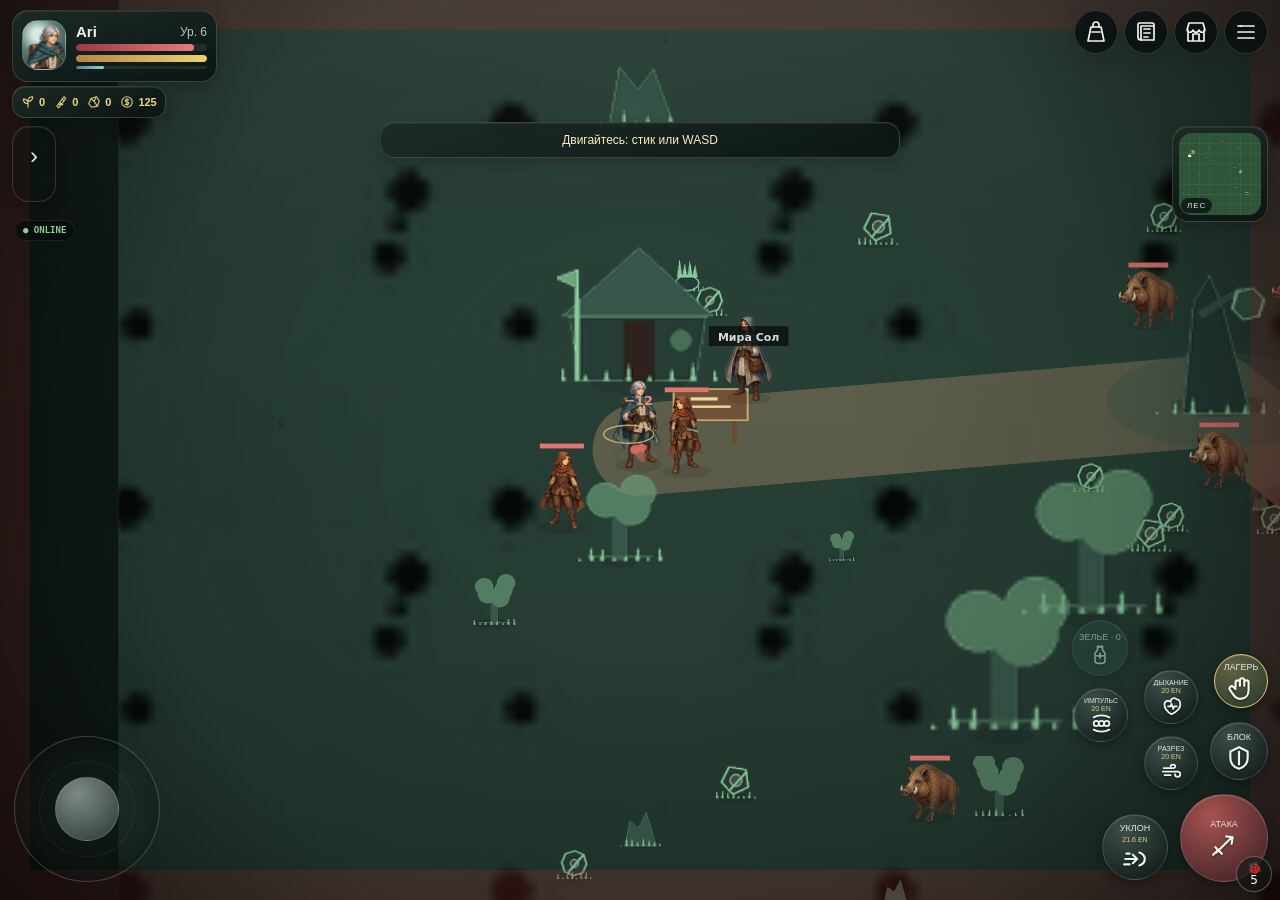
==== index.html @ 313e486a "Add files via upload" ====
<!doctype html>
<html lang="ru">
<head>
<meta charset="utf-8">
<meta name="viewport" content="width=device-width,initial-scale=1,maximum-scale=1,user-scalable=no,viewport-fit=cover,interactive-widget=resizes-content">
<meta http-equiv="Content-Security-Policy" content="default-src 'self'; script-src 'self'; style-src 'self' 'unsafe-inline'; img-src 'self' data:; connect-src 'self'; worker-src 'self'; manifest-src 'self'; object-src 'none'; base-uri 'self';">
<meta name="apple-mobile-web-app-capable" content="yes">
<meta name="apple-mobile-web-app-status-bar-style" content="black-translucent">
<meta name="mobile-web-app-capable" content="yes">
<meta name="theme-color" content="#101817">
<title>Aethernfall v5.1.3</title>
<link rel="manifest" href="manifest.json?v=5.1.3">
<link rel="stylesheet" href="style.css?v=5.1.3">
<link rel="apple-touch-icon" href="assets/icon-192.png">
<link rel="icon" href="assets/icon-192.png">
<meta name="apple-mobile-web-app-title" content="Aethernfall">
</head>
<body>
<canvas id="game">
</canvas>
<div id="vignette">
</div>
<header class="hudTop">
<section class="panel heroPanel">
<div class="portrait">
<svg viewBox="170 8 190 185" aria-hidden="true"><image href="assets/art/characters.webp" width="1536" height="1024"/></svg>
</div>
<div class="heroMeta">
<div class="heroLine">
<b>Ari</b>
<span id="levelText">Ур. 6</span>
</div>
<div class="bar hp" role="progressbar" aria-label="Здоровье" aria-valuemin="0" aria-valuemax="100" aria-valuenow="100">
<span id="hpFill">
</span>
</div>
<div class="bar stamina" role="progressbar" aria-label="Выносливость" aria-valuemin="0" aria-valuemax="100" aria-valuenow="100">
<span id="staminaFill">
</span>
</div>
<div class="bar xp" role="progressbar" aria-label="Опыт" aria-valuemin="0" aria-valuemax="100" aria-valuenow="0">
<span id="xpFill">
</span>
</div>
</div>
</section>
<section class="panel zonePanel">
<span class="eyebrow">ТЕКУЩАЯ ЗОНА</span>
<b id="zoneText">Туманный лес</b>
<span id="objectiveText">Поговорите с разведчиком</span>
</section>
<div class="topActions">
<button class="topBtn roundBtn" id="inventoryBtn" data-ui-icon-button aria-label="Сумка" title="Сумка"><span data-ui-icon="navigation:inventory"><span class="uiIconFallback">Сумка</span></span></button>
<button class="topBtn roundBtn" id="questsBtn" data-ui-icon-button aria-label="Задания" title="Задания"><span data-ui-icon="navigation:quests"><span class="uiIconFallback">Задания</span></span></button>
<button class="topBtn roundBtn" id="shopBtn" data-ui-icon-button aria-label="Магазин" title="Магазин"><span data-ui-icon="navigation:shop"><span class="uiIconFallback">Магазин</span></span></button>
<button class="topBtn roundBtn" id="menuBtn" data-ui-icon-button aria-label="Меню" title="Меню"><span data-ui-icon="navigation:menu"><span class="uiIconFallback">Меню</span></span></button>
</div>
</header>
<section id="bossHud" class="bossHud panel hidden" aria-live="polite">
  <div class="bossLine"><b id="bossName">Guardian</b><span>Phase <b id="bossPhase">I</b></span></div>
  <div class="bossBar" role="progressbar" aria-label="Здоровье босса" aria-valuemin="0" aria-valuemax="100" aria-valuenow="100"><span id="bossHpFill"></span></div>
  <div id="bossHpText" class="bossHpText">620 / 620</div>
</section>
<section id="questTracker" class="panel collapsed">
<button id="questToggle" aria-expanded="false" aria-controls="questProgress"><b id="questTitle">Следы в тумане</b><span id="questChevron" aria-hidden="true">›</span></button>
<span id="questProgress">Поговорите с разведчиком</span>
</section>
<section id="minimapFrame" class="panel">
<canvas id="minimap" width="240" height="240">
</canvas>
<span id="zoneBadge">ЛЕС</span>
</section>
<div id="resourceHud" class="panel">
<span><span data-ui-icon="camp:herb"><span class="uiIconFallback">Трава</span></span><b id="herbCount">0</b>
</span>
<span><span data-ui-icon="camp:wood"><span class="uiIconFallback">Дерево</span></span><b id="woodCount">0</b>
</span>
<span><span data-ui-icon="camp:ore"><span class="uiIconFallback">Руда</span></span><b id="oreCount">0</b>
</span>
<span><span data-ui-icon="camp:gold"><span class="uiIconFallback">Золото</span></span><b id="goldCount">125</b>
</span>
</div>
<div id="netPill" class="netPill"><span data-ui-icon="status:offline"><span class="uiIconFallback">Offline</span></span><span>OFFLINE</span></div>
<button id="savePill" class="savePill hidden" type="button" aria-live="polite"></button>
<div id="perfPill" class="perfPill hidden">
<span id="perfPillFps">--</span> FPS · <span id="perfPillMs">--</span> ms</div>
<div id="lootTicker" class="lootTicker">
</div>
<div id="onboardingHint" class="onboardingHint panel hidden" role="status" aria-live="polite"></div>

<div id="joystick" class="joystick">
<div class="joyRing">
</div>
<div id="stick">
</div>
</div>
<div class="actions">
<button id="supplyBtn" class="action supply" data-act="supply" data-ui-icon-button aria-label="Использовать выбранный расходник"><span id="supplyLabel">ЗЕЛЬЕ · 0</span><span class="actionIcon" data-ui-icon="actions:supply"><span class="uiIconFallback">Зелье</span></span></button>
<button id="actionUse" class="action use" data-act="use" data-ui-icon-button aria-label="Взаимодействовать">
<small id="actionLabel">ДЕЙСТВИЕ</small>
<span class="actionIcon" data-ui-icon="actions:interact"><span class="uiIconFallback">Действие</span></span>
</button>
<button id="skill1Btn" class="action skill" data-act="skill1" data-ui-icon-button aria-label="Разрез ветра">
<small>РАЗРЕЗ</small><span class="actionMeta" id="skill1Meta">20 EN</span>
<span class="actionIcon" data-ui-icon="actions:wind-slash"><span class="uiIconFallback">Разрез</span></span>
</button>
<button id="skill2Btn" class="action skill" data-act="skill2" data-ui-icon-button aria-label="Тройной импульс">
<small>ИМПУЛЬС</small><span class="actionMeta" id="skill2Meta">20 EN</span>
<span class="actionIcon" data-ui-icon="actions:triple-pulse"><span class="uiIconFallback">Импульс</span></span>
</button>
<button id="skill3Btn" class="action skill" data-act="skill3" data-ui-icon-button aria-label="Второе дыхание">
<small>ДЫХАНИЕ</small><span class="actionMeta" id="skill3Meta">20 EN</span>
<span class="actionIcon" data-ui-icon="actions:second-wind"><span class="uiIconFallback">Дыхание</span></span>
</button>
<button id="blockBtn" class="action block" data-act="block" data-ui-icon-button aria-label="Блок и парирование">
<small>БЛОК</small>
<span class="actionIcon" data-ui-icon="actions:block"><span class="uiIconFallback">Блок</span></span>
</button>
<button id="dodgeBtn" class="action dodge" data-act="dodge" data-ui-icon-button aria-label="Уклонение">
<small>УКЛОН</small><span class="actionMeta" id="dodgeMeta">24 EN</span>
<span class="actionIcon" data-ui-icon="actions:dodge"><span class="uiIconFallback">Уклон</span></span>
</button>
<button id="attackBtn" class="action attack" data-act="attack" data-ui-icon-button aria-label="Атака">
<small>АТАКА</small>
<span class="actionIcon" data-ui-icon="actions:attack"><span class="uiIconFallback">Атака</span></span>
</button>
</div>
<div id="toast" role="status" aria-live="polite">
</div>
<button id="updateBtn" class="hidden iconBtn" data-ui-icon-button aria-label="Обновить игру"><span data-ui-icon="status:update"><span class="uiIconFallback">Обновить</span></span><span>Обновить игру</span></button>

<div id="modal" class="hidden" role="dialog" aria-modal="true" aria-labelledby="modalTitle">
<div class="modalCard panel">
<div class="modalHead">
<div>
<span class="eyebrow">AETHERNFALL</span>
<b id="modalTitle">Меню</b>
</div>
<button id="modalClose" data-ui-icon-button aria-label="Закрыть"><span data-ui-icon="navigation:close"><span class="uiIconFallback">Закрыть</span></span></button>
</div>
<div id="modalBody" class="modalBody">
</div>
</div>
</div>
<div id="loadingOverlay">
<div class="loadingCard panel">
<div class="loadingMark">A</div>
<b id="loadText">Загрузка Aethernfall</b>
<div class="loadBar">
<span id="loadFill">
</span>
</div>
</div>
</div>
<script src="debug-overlay.js?v=5.1.3" defer></script>
<script src="physics.js?v=5.1.3" defer></script>
<script src="assets.js?v=5.1.3" defer></script>
<script src="art.js?v=5.1.3" defer></script>
<script src="audio.js?v=5.1.3" defer></script>
<script src="persistence.js?v=5.1.3" defer></script>
<script src="quests.js?v=5.1.3" defer></script>
<script src="combat.js?v=5.1.3" defer></script>
<script src="builds.js?v=5.1.3" defer></script>
<script src="world.js?v=5.1.3" defer></script>
<script src="zone-visuals.js?v=5.1.3" defer></script>
<script src="arenas.js?v=5.1.3" defer></script>
<script src="story.js?v=5.1.3" defer></script>
<script src="ui-icons.js?v=5.1.3" defer></script>
<script src="vfx.js?v=5.1.3" defer></script>
<script src="game.js?v=5.1.3" defer>
</script>
<div id="perfMonitor" class="perfMonitor hidden" aria-live="polite">
  <div>
<b id="perfFps">-- FPS</b>
<span id="perfTarget"> target --</span>
</div>
  <div>
<span id="perfFrame">-- ms frame</span>
<span id="perfRender"> · -- ms render</span>
</div>
  <div>
<span id="perfScale">Scale 1.00</span>
<span id="perfDevice"> · Mobile</span>
</div>
</div>

</body>
</html>
---- style.css ----
* {
  box-sizing:border-box;
}
html,body {
  margin:0;
  width:100%;
  overflow:hidden;
  background:#08100f;
  color:#eef4ef;
  font-family:-apple-system,BlinkMacSystemFont,"SF Pro Display","Segoe UI",sans-serif;
  touch-action:manipulation;
  user-select:none;
  -webkit-user-select:none;
  -webkit-touch-callout:none;
  -webkit-text-size-adjust:100%;
}
body {
  overscroll-behavior:none;
}
button {
  font:inherit;
  border:0;
  cursor:pointer;
  touch-action:none;
}
.panel {
  backdrop-filter:blur(16px) saturate(125%);
  -webkit-backdrop-filter:blur(16px) saturate(125%);
  border:1px solid rgba(233,238,230,.12);
}
#game {
  position:fixed;
  touch-action:none;
  inset:0;
  width:100%;
  height:100%;
  display:block;
  background:#17251f;
}
body.browser-zoomed #game {
  /* Recovery path: if browser zoom was entered before/around an update, allow pinch-out on the playfield. */
  touch-action:pinch-zoom;
}
#vignette {
  position:fixed;
  inset:0;
  pointer-events:none;
  background:radial-gradient(circle at center,transparent 28%,rgba(6,12,10,.12) 64%,rgba(0,0,0,.56) 100%);
  z-index:2;
}
.hudTop {
  position:fixed;
  z-index:5;
  display:flex;
  align-items:flex-start;
}
.heroPanel {
  display:flex;
  gap:10px;
}
.portrait {
  border-radius:16px;
  display:grid;
  place-items:center;
  background:radial-gradient(circle at 35% 28%,#d8eadf 0 12%,#5f817a 42%,#203536 100%);
  border:1px solid rgba(255,255,255,.16);
}
.portrait span {
  font-weight:900;
  font-size:22px;
  color:#f7e8b9;
}
.heroMeta {
  flex:1;
  min-width:0;
}
.heroLine {
  display:flex;
  justify-content:space-between;
  align-items:center;
  margin-bottom:6px;
}
.heroLine b {
  font-size:15px;
}
.heroLine span {
  color:#b6c8c0;
}
.bar {
  border-radius:999px;
  overflow:hidden;
  background:rgba(255,255,255,.08);
  margin:4px 0;
}
.bar span {
  display:block;
  height:100%;
  border-radius:inherit;
}
.hp span {
  background:linear-gradient(90deg,#9e3748,#e57b79);
}
.stamina span {
  background:linear-gradient(90deg,#b4883f,#ecd16c);
}
.xp span {
  background:linear-gradient(90deg,#4b819f,#8fd2db);
}
.zonePanel {
  min-width:245px;
  max-width:340px;
  border-radius:18px;
  padding:10px 14px;
  flex-direction:column;
  gap:3px;
}
.eyebrow {
  letter-spacing:.14em;
}
.zonePanel b {
  font-size:15px;
}
.zonePanel span:last-child {
  font-size:11px;
  color:#becbc5;
  white-space:nowrap;
  overflow:hidden;
  text-overflow:ellipsis;
}
.topActions {
  display:flex;
}
.topBtn {
  border-radius:14px;
  background:rgba(8,14,15,.82);
  color:#eff5f0;
  font-weight:760;
  font-size:12px;
  box-shadow:0 8px 24px rgba(0,0,0,.16);
}
button:active {
  transform:scale(.97);
}
#questTracker {
  position:fixed;
  z-index:5;
  border-radius:17px;
  display:flex;
  flex-direction:column;
  gap:4px;
}
.onboardingHint {
  position:fixed;
  z-index:7;
  top:calc(env(safe-area-inset-top) + 122px);
  left:50%;
  width:min(88vw,520px);
  transform:translateX(-50%);
  padding:9px 13px;
  border-radius:14px;
  color:#f8edbf;
  font-size:12px;
  line-height:1.35;
  text-align:center;
  pointer-events:none;
}
#questProgress {
  color:#b8c7c0;
}
#minimapFrame {
  position:fixed;
  z-index:5;
  padding:6px;
  overflow:hidden;
}
#minimap {
  width:100%;
  height:100%;
  border-radius:13px;
  background:#1a2a24;
}
#zoneBadge {
  position:absolute;
  bottom:8px;
  left:8px;
  border-radius:8px;
  background:rgba(5,10,11,.72);
  padding:3px 6px;
  font-size:8px;
  letter-spacing:.12em;
  color:#dce4dd;
}
#resourceHud {
  position:fixed;
  z-index:6;
  border-radius:13px;
  display:flex;
  color:#c7d4cd;
}
#resourceHud span {
  white-space:nowrap;
}
#resourceHud b {
  color:#f0d486;
}


.hidden {
  display:none!important;
}
#toast {
  position:fixed;
  z-index:30;
  left:50%;
  transform:translate(-50%,-50%);
  padding:11px 16px;
  border-radius:14px;
  background:rgba(7,12,13,.94);
  border:1px solid rgba(224,201,122,.24);
  box-shadow:0 16px 50px rgba(0,0,0,.34);
  color:#f7e8b7;
  font-size:13px;
  font-weight:750;
  opacity:0;
  transition:opacity .16s;
  pointer-events:none;
}
.joystick {
  position:fixed;
  z-index:10;
  border-radius:50%;
  background:radial-gradient(circle,rgba(79,104,95,.18),rgba(7,12,13,.30));
  border:1px solid rgba(214,231,220,.13);
}
.joyRing {
  position:absolute;
  inset:24px;
  border-radius:50%;
  border:1px dashed rgba(232,238,231,.1);
}
#stick {
  position:absolute;
  left:50%;
  top:50%;
  border-radius:50%;
  background:radial-gradient(circle at 35% 25%,rgba(225,238,231,.52),rgba(107,133,124,.28));
  border:1px solid rgba(255,255,255,.16);
  box-shadow:0 8px 22px rgba(0,0,0,.22);
}
.actions {
  position:fixed;
  z-index:10;
}
.action {
  position:absolute;
  border-radius:50%;
  border:1px solid rgba(228,237,229,.16);
  background:radial-gradient(circle at 35% 25%,rgba(61,81,76,.96),rgba(12,20,21,.94));
  color:#eef4ef;
  display:flex;
  flex-direction:column;
  align-items:center;
  justify-content:center;
  gap:3px;
}
.action b {
  line-height:1;
}
.attack {
  background:radial-gradient(circle at 35% 25%,#a65350,#522a2d 75%);
}
.use {
  border-color:rgba(228,199,112,.28);
}
#modal {
  position:fixed;
  z-index:40;
  inset:0;
  background:rgba(2,5,6,.73);
  display:flex;
  align-items:center;
  justify-content:center;
}
.modalCard {
  border-radius:22px;
}
.modalHead {
  display:flex;
  justify-content:space-between;
  align-items:center;
  border-bottom:1px solid rgba(255,255,255,.08);
}
.modalHead b {
  display:block;
  font-size:18px;
  margin-top:2px;
}
.modalHead button {
  border-radius:11px;
  background:#15201f;
  color:#fff;
  font-size:24px;
}
.grid {
  display:grid;
  gap:10px;
}
.card {
  padding:13px;
  border-radius:15px;
  background:linear-gradient(180deg,rgba(28,42,40,.92),rgba(17,27,28,.92));
  border:1px solid rgba(255,255,255,.07);
}
.card h3 {
  margin:0 0 6px;
  font-size:13px;
}
.card p {
  margin:0;
  color:#afc0b7;
  font-size:12px;
  line-height:1.45;
}
.gold {
  color:#e7c66f;
}
.btn {
  border:1px solid rgba(225,204,132,.22);
  background:#253b37;
  color:#f3efe0;
  padding:11px 13px;
  border-radius:11px;
  font-weight:750;
  width:100%;
  margin-top:7px;
}
.sectionTitle {
  margin:18px 0 8px;
  font-size:12px;
  color:#d7dfd9;
  letter-spacing:.08em;
}
.settingsTabs {
  display:grid;
  grid-template-columns:repeat(3,1fr);
  gap:6px;
  margin-bottom:14px;
  position:sticky;
  top:-1px;
  z-index:2;
  padding:4px 0 8px;
  background:linear-gradient(#101b1b 75%,rgba(16,27,27,0));
}
.settingsTabs button {
  min-height:38px;
  border:1px solid rgba(255,255,255,.09);
  border-radius:10px;
  color:#bdcbc5;
  background:#172624;
  font-size:11px;
  font-weight:750;
}
.settingsTabs button.active {
  color:#fff2bf;
  border-color:rgba(240,213,142,.42);
  background:#2b413b;
}
.settingsPanel {
  animation:settings-in .16s ease-out;
}
.dialogueLine {
  border-left:2px solid rgba(240,213,142,.35);
  padding:3px 0 3px 11px;
  margin:9px 0;
}
.dialogueLine b { color:#f0d58e; }
.dialogueLine p { margin:4px 0 0; line-height:1.5; }
@keyframes settings-in { from { opacity:.35; transform:translateY(4px); } }
.stats {
  display:grid;
  grid-template-columns:repeat(3,1fr);
  gap:8px;
}
.stat {
  padding:10px;
  border-radius:12px;
  background:rgba(255,255,255,.035);
  border:1px solid rgba(255,255,255,.06);
  font-size:11px;
  color:#afbeb7;
}
.stat b {
  display:block;
  color:#edf4ef;
  font-size:15px;
  margin-bottom:3px;
}
.settingRow {
  display:grid;
  grid-template-columns:1fr;
  gap:8px;
}
.seg {
  display:grid;
  grid-template-columns:repeat(4,1fr);
}
.seg button {
  padding:9px 6px;
  border-radius:10px;
  background:#162420;
  color:#afbeb7;
  border:1px solid rgba(255,255,255,.07);
  font-size:11px;
}
.seg button.active {
  background:#31504a;
  color:#f5edcf;
  border-color:rgba(224,199,117,.35);
}
.note {
  line-height:1.4;
}
.loadingCard {
  width:min(360px,88vw);
  padding:24px;
  border-radius:22px;
  display:flex;
  flex-direction:column;
  gap:13px;
  align-items:center;
  text-align:center;
}
.loadingMark {
  width:56px;
  height:56px;
  border-radius:18px;
  display:grid;
  place-items:center;
  background:radial-gradient(circle,#d9ecdf 0 15%,#6f938b 40%,#203737);
  font-weight:900;
  color:#f5e9c5;
  font-size:22px;
}
.loadBar {
  width:100%;
  height:7px;
  border-radius:999px;
  overflow:hidden;
  background:rgba(255,255,255,.08);
}
.loadBar span {
  display:block;
  height:100%;
  width:0;
  background:linear-gradient(90deg,#5f9aa2,#e0c06d);
  transition:width .12s linear;
}
#loadingOverlay {
  position:fixed;
  z-index:50;
  inset:0;
  background:rgba(5,10,9,.77);
  display:flex;
  align-items:center;
  justify-content:center;
}
.perfMonitor {
  position:fixed;
  padding:8px 10px;
  border-radius:12px;
  background:rgba(5,12,12,.86);
  border:1px solid rgba(139,204,203,.20);
  box-shadow:0 10px 26px rgba(0,0,0,.24);
  backdrop-filter:blur(10px);
  -webkit-backdrop-filter:blur(10px);
  font:11px/1.35 ui-monospace,SFMono-Regular,Menlo,monospace;
  color:#c8d7d1;
  pointer-events:none;
}
.perfMonitor b {
  color:#f0d486;
}
.perfMonitor span {
  color:#a8bbb2;
}
.perfMonitor.hidden {
  display:none!important;
}
#joystick,#stick {
  touch-action:none;
  -webkit-user-select:none;
  user-select:none;
}
.lootTicker {
  position:fixed;
  left:50%;
  transform:translate(-50%,-8px);
  opacity:0;
  pointer-events:none;
  padding:8px 14px;
  border-radius:999px;
  background:rgba(8,16,14,.90);
  border:1px solid rgba(226,201,133,.25);
  color:#ebd79e;
  font-size:12px;
  font-weight:800;
  box-shadow:0 10px 26px rgba(0,0,0,.24);
  transition:opacity .18s ease,transform .18s ease;
}
.lootTicker.show {
  opacity:1;
  transform:translate(-50%,0);
}
.seg button.active {
  box-shadow:inset 0 0 0 1px rgba(255,241,200,.32),0 5px 16px rgba(0,0,0,.16);
}
.modalBody {
  -webkit-overflow-scrolling:touch;
}
.dialogueName {
  font-weight:800;
  color:#ebd9a0;
  font-size:17px;
  margin-bottom:8px;
}
.dialogue p {
  line-height:1.45;
  color:#ced9d3;
}
.perfPill {
  backdrop-filter:blur(8px);
  -webkit-backdrop-filter:blur(8px);
}
.perfPill {
  position:fixed;
  z-index:60;
  right:10px;
  top:calc(164px + env(safe-area-inset-top));
  padding:6px 9px;
  border-radius:999px;
  background:rgba(7,13,12,.84);
  border:1px solid rgba(224,203,145,.18);
  box-shadow:0 8px 20px rgba(0,0,0,.20);
  font:700 10px/1 ui-monospace,SFMono-Regular,Menlo,monospace;
  color:#e3ce91;
  pointer-events:none;
}
.netPill {
  position:fixed;
  padding:5px 8px;
  border-radius:999px;
  background:rgba(7,13,12,.72);
  border:1px solid rgba(255,255,255,.08);
  font:700 9px/1 ui-monospace,SFMono-Regular,Menlo,monospace;
  color:#95c996;
  pointer-events:none;
}
.netPill.offline {
  color:#df9d91;
  border-color:rgba(223,157,145,.22);
}
/* 3.2.0 mobile layout: independent thumb zones and safe-area insets. */
:root {
  --top:env(safe-area-inset-top,0px);
  --bottom:env(safe-area-inset-bottom,0px);
  --left:env(safe-area-inset-left,0px);
  --right:env(safe-area-inset-right,0px);
}
html,body {
  height:var(--app-height,100dvh);
}
.panel,.perfMonitor,.perfPill {
  backdrop-filter:none;
  -webkit-backdrop-filter:none;
}
.panel {
  background:linear-gradient(160deg,rgba(28,43,38,.96),rgba(10,20,19,.94));
  border-color:rgba(221,208,161,.19);
  box-shadow:0 5px 16px #0003,inset 0 1px #fff1;
}
.hudTop {
  top:calc(var(--top) + 10px);
  left:calc(var(--left) + 12px);
  right:calc(var(--right) + 12px);
  justify-content:space-between;
  gap:8px;
}
.heroPanel {
  width:205px;
  min-height:72px;
  padding:9px;
  border-radius:16px;
}
.portrait {
  width:44px;
  height:50px;
}
.heroLine span {
  font-size:12px;
}
.bar {
  height:7px;
}
.bar.xp {
  height:3px;
}
.bar span {
  transition:width .1s linear;
}
.topActions {
  gap:6px;
}
.topBtn {
  min-width:48px;
  height:48px;
  padding:0 10px;
  border:1px solid #d4c79030;
}
.zonePanel {
  display:none;
}
#questTracker {
  left:calc(var(--left) + 12px);
  top:calc(var(--top) + 92px);
  width:calc(100% - var(--left) - var(--right) - 128px);
  max-width:285px;
  padding:10px 12px;
  pointer-events:none;
}
#questTracker b {
  font-size:14px;
}
#questProgress {
  font-size:12px;
  line-height:1.4;
}
.eyebrow {
  font-size:10px;
  color:#b2c0b4;
}
#minimapFrame {
  right:calc(var(--right) + 12px);
  top:calc(var(--top) + 92px);
  width:96px;
  height:96px;
  transform:none;
  border-radius:16px;
}
#resourceHud {
  left:calc(var(--left) + 12px);
  top:calc(var(--top) + 86px);
  bottom:auto;
  font-size:11px;
  gap:9px;
  padding:8px;
  pointer-events:none;
}
.joystick {
  left:calc(var(--left) + 14px);
  bottom:calc(var(--bottom) + 18px);
  width:146px;
  height:146px;
  transform:none;
  box-shadow:inset 0 0 22px #0003;
  border-color:#d6e7dc38;
}
#stick {
  width:64px;
  height:64px;
  margin:-32px;
  transition:none;
  pointer-events:none;
}
.joyRing {
  pointer-events:none;
}
.actions {
  right:calc(var(--right) + 12px);
  bottom:calc(var(--bottom) + 18px);
  width:216px;
  height:254px;
  transform:none;
  pointer-events:none;
}
.action {
  pointer-events:auto;
  box-shadow:0 4px 12px #0005,inset 0 1px #fff2;
}
.action small {
  font-size:9px;
  letter-spacing:0;
  color:#e0e6dd;
}
.action b {
  font-size:25px;
}
.attack {
  width:88px;
  height:88px;
  right:0;
  bottom:0;
}
.dodge {
  width:66px;
  height:66px;
  right:100px;
  bottom:2px;
}
.block {
  width:58px;
  height:58px;
  right:0;
  bottom:102px;
}
.skill {
  width:54px;
  height:54px;
}
.skill[data-act=skill1] {
  right:70px;
  bottom:92px;
}
.skill[data-act=skill2] {
  right:140px;
  bottom:140px;
}
.skill[data-act=skill3] {
  right:70px;
  bottom:158px;
}
.use {
  width:54px;
  height:54px;
  left:auto;
  top:auto;
  right:0;
  bottom:174px;
}


.netPill {
  left:calc(var(--left) + 14px);
  top:calc(var(--top) + 179px);
  font-size:9px;
  z-index:7;
}
.perfPill {
  display:none!important;
}
.perfMonitor {
  right:calc(var(--right) + 12px);
  top:calc(var(--top) + 198px);
  font-size:10px;
  transform:none;
  z-index:8;
  min-width:0;
  max-width:210px;
}
#modal {
  padding:calc(var(--top) + 12px) calc(var(--right) + 12px) calc(var(--bottom) + 12px) calc(var(--left) + 12px);
}
.modalCard {
  display:flex;
  flex-direction:column;
  max-height:100%;
  width:100%;
  max-width:640px;
  overflow:hidden;
}
.modalHead {
  flex-shrink:0;
  padding:12px 16px;
}
.modalHead button {
  width:48px;
  height:48px;
}
.modalBody {
  max-height:none;
  overflow:auto;
  touch-action:manipulation;
  overscroll-behavior:contain;
  padding:16px;
}
.modalBody * {
  touch-action:manipulation;
}
.modalBody button {
  touch-action:manipulation;
}
.card p,.dialogue p {
  font-size:14px;
  line-height:1.55;
}
.note {
  font-size:12px;
  color:#b3c4b8;
}
.btn,.seg button {
  min-height:48px;
  font-size:13px;
}
.seg.fps {
  grid-template-columns:repeat(4,1fr);
}
.seg {
  gap:8px;
}
.grid {
  grid-template-columns:repeat(2,minmax(0,1fr));
}
button.pressed,button:active {
  filter:brightness(1.2);
  border-color:#efda94;
}
button:disabled {
  opacity:.45;
  filter:none;
}
button:focus-visible {
  outline:2px solid #efda94;
  outline-offset:3px;
}
#toast {
  max-width:calc(100% - 40px);
  white-space:normal;
  text-align:center;
  top:40%;
  line-height:1.4;
}
.lootTicker {
  top:calc(var(--top) + 245px);
  max-width:90%;
  text-align:center;
  z-index:20;
}
#updateBtn {
  position:fixed;
  left:50%;
  top:calc(var(--top) + 222px);
  transform:translateX(-50%);
  z-index:25;
  min-height:48px;
  padding:10px 16px;
  color:#f3e5b4;
  background:#233e35;
  border:1px solid #cdb879;
  border-radius:12px;
}
@media(max-width:390px) and (orientation:portrait) {
  .heroPanel {
    width:178px;
  }
  .portrait {
    display:none;
  }
  .joystick {
    width:132px;
    height:132px;
  }
  .actions {
    right:calc(var(--right) + 8px);
    width:200px;
  }
  .skill[data-act=skill2] {
    right:126px;
    bottom:144px;
  }
  .dodge {
    right:96px;
    width:60px;
    height:60px;
  }
  .attack {
    width:80px;
    height:80px;
  }
  .topBtn {
    padding:0 8px;
  }
}
@media(orientation:landscape) and (max-height:520px) {
  #questTracker,#resourceHud,.netPill,#minimapFrame {
    display:none;
  }
  .heroPanel {
    width:205px;
    min-height:64px;
  }
  .hudTop {
    right:calc(var(--right) + 12px);
  }
  .joystick {
    width:138px;
    height:138px;
    bottom:calc(var(--bottom) + 12px);
  }
  .actions {
    height:232px;
    bottom:calc(var(--bottom) + 12px);
  }
  
  .perfMonitor {
    left:calc(var(--left) + 232px);
    right:auto;
    top:calc(var(--top) + 12px);
  }
  .lootTicker {
    top:calc(var(--top) + 100px);
  }
  #updateBtn {
    top:calc(var(--top) + 88px);
  }
}
@media(prefers-reduced-motion:reduce) {
  *,*::before,*::after {
    transition:none!important;
  }
}
/* Shop and useful graphics presets, 3.3.0. */
.hudTop .heroPanel { flex:1 1 205px; min-width:0; max-width:205px; }
.hudTop .topActions { flex:0 0 auto; gap:6px; }
.hudTop .topBtn { height:44px; min-width:44px; font-size:12px; }
.hudTop .roundBtn { width:44px; padding:10px; border-radius:50%; display:grid; place-items:center; }
.roundBtn svg { width:24px; height:24px; fill:none; stroke:currentColor; stroke-width:1.7; stroke-linecap:round; stroke-linejoin:round; pointer-events:none; }
.questSteps { padding-left:26px; margin:16px 0; }
.questSteps li { padding:10px 8px; color:#b4c4bd; line-height:1.5; }
.questSteps .current { color:#ffe19a; background:#34483a; border-radius:10px; }
.questSteps .complete { color:#91c79b; }
#questTracker { padding:3px 8px!important; max-width:250px; }
#questToggle { display:flex; align-items:center; justify-content:space-between; gap:8px; width:100%; min-height:44px; padding:0; background:none; color:#e1ece5; pointer-events:auto; text-align:left; }
#questToggle b { font-size:12px; overflow:hidden; text-overflow:ellipsis; white-space:nowrap; }
#questProgress { padding:0; font-size:11px; line-height:15px; white-space:nowrap; overflow:hidden; text-overflow:ellipsis; }
#questTracker { height:76px; box-sizing:border-box; overflow:hidden; transition:width .2s ease; }
#questTracker.collapsed { width:44px; padding:3px 0!important; }
#questTracker.collapsed #questTitle, #questTracker.collapsed #questProgress { visibility:hidden; }
#questTracker.collapsed #questTitle { display:none; }
#questTracker.collapsed #questToggle { justify-content:center; height:68px; }
#questChevron { font-size:24px; flex-shrink:0; }
@media(prefers-reduced-motion:reduce) { #questTracker { transition:none; } }
#questTracker { top:calc(var(--top) + 126px); padding:8px 10px; background:rgba(9,23,20,.34); }
#minimapFrame { top:calc(var(--top) + 126px); }
.netPill { top:calc(var(--top) + 220px); }
.shopWallet { color: #f0d486; font-size: 18px; padding: 4px 0 10px; }
.shopList { display: grid; gap: 12px; }
.shopList .card h3 { font-size: 16px; color: #eee1b9; }
.shopList .card p { font-size: 14px; }
.devicePresets { display: grid; grid-template-columns: repeat(2, minmax(0, 1fr)); gap: 8px; }
.action.use.available { border-color: #e4c76f; background: radial-gradient(circle at 35% 25%, #626341, #24372e); }
.action.supply { width:56px; height:56px; right:140px; bottom:206px; background:#23463d; }
.action.supply span { font-size:9px; }
.action.supply:disabled { opacity:.5; }
.shopList .card { animation:cardAppear .16s ease-out; }
@keyframes cardAppear { from { opacity:.6; transform:translateY(4px); } to { opacity:1; transform:none; } }
@media(prefers-reduced-motion:reduce) { .shopList .card { animation:none; } }
.assetIcon { display: block; width: 64px; height: 64px; margin-bottom: 8px; overflow: hidden; }
.shopList .assetIcon { float: right; width: 76px; height: 76px; margin: 0 0 8px 12px; }
.shopList .card .btn { clear: both; }
.portrait svg { width: 100%; height: 100%; border-radius: inherit; }


/* 3.7.1 accessibility, save health and control presets. */
.savePill {
  position:fixed;
  z-index:24;
  left:calc(var(--left) + 14px);
  top:calc(var(--top) + 246px);
  max-width:min(360px,calc(100vw - var(--left) - var(--right) - 28px));
  min-height:32px;
  padding:6px 9px;
  border:1px solid rgba(224,145,119,.38);
  border-radius:9px;
  background:rgba(74,31,29,.9);
  color:#ffd0c3;
  font-size:10px;
  font-weight:700;
  text-align:left;
}
.saveWarningText { color:#ffc0b0; background:#421f1d; border:1px solid #b56d5e55; border-radius:10px; padding:10px; }
.actionMeta { font-size:7px; line-height:1; color:#f0d58e; opacity:.92; font-variant-numeric:tabular-nums; }
.action { --action-progress:0; isolation:isolate; overflow:hidden; }
.action > * { position:relative; z-index:1; }
.action::after {
  content:""; position:absolute; inset:0; border-radius:inherit; pointer-events:none; z-index:0;
  background:linear-gradient(0deg,rgba(9,14,15,.62),rgba(61,81,76,.18));
  transform-origin:bottom; transform:scaleY(var(--action-progress)); opacity:0;
  transition:transform .08s linear,opacity .12s ease,border-color .12s ease;
}
.action[data-state="cooldown"]::after { opacity:.78; }
.action[data-state="buffered"] { border-style:double; border-color:#efda94; box-shadow:0 0 0 2px rgba(239,218,148,.18),0 4px 12px #0005,inset 0 1px #fff2; animation:actionBuffered .32s ease-in-out infinite alternate; }
.action[data-state="resource"] { border-style:dashed; border-color:rgba(225,143,118,.72); }
.action[data-state="context"] { border-color:rgba(184,199,192,.36); filter:saturate(.55); }
.action[data-state="pressed"],.action.pressed { transform:scale(.96); border-color:#efda94; }
@keyframes actionBuffered { from { box-shadow:0 0 0 1px rgba(239,218,148,.12),0 4px 12px #0005; } to { box-shadow:0 0 0 4px rgba(239,218,148,.24),0 4px 12px #0005; } }
@media(prefers-reduced-motion:reduce) {
  .action,.action::after { transition:none!important; animation:none!important; }
  .action[data-state="buffered"] { outline:2px solid rgba(239,218,148,.72); outline-offset:-4px; }
}
.action.skill { gap:1px; }
.action.skill small { font-size:7px; max-width:48px; overflow:hidden; text-overflow:ellipsis; }
body.left-handed .joystick { left:auto; right:calc(var(--right) + 14px); }
body.left-handed .actions { right:auto; left:calc(var(--left) + 12px); }
@media(max-width:390px) and (orientation:portrait) {
  body.left-handed .actions { right:auto; left:calc(var(--left) + 8px); }
}
@media(orientation:landscape) and (max-height:520px) {
  .savePill { top:calc(var(--top) + 122px); }
  body.left-handed .joystick { left:auto; right:calc(var(--right) + 14px); }
  body.left-handed .actions { right:auto; left:calc(var(--left) + 12px); }
}

/* 3.8.3 graphics: five explicit quality tiers without compressing other segmented controls. */
#qualitySeg { grid-template-columns:repeat(6,minmax(0,1fr)); }
#qualitySeg button { min-width:0; padding-inline:4px; font-size:11px; }
@media(max-width:390px) and (orientation:portrait) {
  #qualitySeg { gap:5px; }
  #qualitySeg button { font-size:10px; padding-inline:2px; }
}

/* 4.0.2 accessibility, control comfort and settings UI. */
:root { --world-brightness:1; }
#game { filter:brightness(var(--world-brightness)); }
body.ui-large .modalBody, body.ui-large #questTracker, body.ui-large .zonePanel { font-size:1.15em; }
body.ui-small .modalBody, body.ui-small #questTracker, body.ui-small .zonePanel { font-size:.9em; }
body.minimap-large #minimapFrame { transform:scale(1.18); transform-origin:top right; }
body[data-control-size="compact"] .joystick { transform:scale(.88); transform-origin:bottom left; }
body[data-control-size="compact"] .actions { transform:scale(.88); transform-origin:bottom right; }
body[data-control-size="large"] .joystick { transform:scale(1.10); transform-origin:bottom left; }
body[data-control-size="large"] .actions { transform:scale(1.10); transform-origin:bottom right; }
body.left-handed[data-control-size="compact"] .joystick, body.left-handed[data-control-size="large"] .joystick { transform-origin:bottom right; }
body.left-handed[data-control-size="compact"] .actions, body.left-handed[data-control-size="large"] .actions { transform-origin:bottom left; }
.rangeRow { display:grid; grid-template-columns:minmax(120px,1fr) minmax(120px,2fr) 48px; align-items:center; gap:10px; margin:10px 0; font-size:13px; color:#d9e3dc; }
.rangeRow input[type="range"] { width:100%; accent-color:#9fcbb3; min-height:34px; touch-action:pan-x; }
.rangeRow b { text-align:right; color:#f0d58e; font-variant-numeric:tabular-nums; }
.cardActions { display:grid; grid-template-columns:1fr 1fr; gap:8px; }
.btn.secondary { background:rgba(74,102,91,.45); border-color:rgba(188,219,204,.20); }
.runeChoice.active, .cosmeticSeg .active { outline:1px solid #e0c77c; box-shadow:inset 0 0 0 1px #e0c77c55; }
.runeChoice { position:relative; overflow:hidden; isolation:isolate; }
.runeChoice::before { content:""; position:absolute; inset:0; z-index:-1; background:url("./assets/textures/rune.png") center/cover repeat; opacity:.11; pointer-events:none; }
.runeChoice.active::before { opacity:.20; }
@media (max-width:520px) {
  .rangeRow { grid-template-columns:1fr 48px; }
  .rangeRow span { grid-column:1/-1; }
  .cardActions { grid-template-columns:1fr; }
  body[data-control-size="large"] .actions { transform:scale(1.04); }
  body[data-control-size="large"] .joystick { transform:scale(1.04); }
}

/* M3B Guardian boss encounter HUD */
.bossHud {
  position:fixed;
  z-index:7;
  top:calc(env(safe-area-inset-top, 0px) + 72px);
  left:50%;
  transform:translateX(-50%);
  width:min(430px, calc(100vw - 28px));
  padding:9px 12px 8px;
  border-radius:16px;
  background:rgba(10,13,18,.78);
  box-shadow:0 12px 34px rgba(0,0,0,.24);
  pointer-events:none;
}
.bossLine {
  display:flex;
  align-items:center;
  justify-content:space-between;
  gap:12px;
  margin-bottom:5px;
  font-size:12px;
  letter-spacing:.05em;
}
.bossLine > b { color:#f3e5c2; font-size:14px; }
.bossLine span { color:#cab7d7; text-transform:uppercase; }
.bossBar {
  height:8px;
  overflow:hidden;
  border-radius:999px;
  background:rgba(255,255,255,.09);
  border:1px solid rgba(219,184,235,.18);
}
.bossBar span {
  display:block;
  height:100%;
  width:100%;
  border-radius:inherit;
  background:linear-gradient(90deg,#6f4a83,#c08bd7,#d9b56d);
  transition:width .12s linear;
}
.bossHpText {
  margin-top:4px;
  text-align:center;
  color:#c9c2cc;
  font-size:10px;
  font-variant-numeric:tabular-nums;
}
.bossHud.phase2 {
  border-color:rgba(213,166,239,.42);
  box-shadow:0 12px 34px rgba(0,0,0,.24),0 0 18px rgba(174,111,208,.15);
}
@media(max-width:390px) and (orientation:portrait) {
  .bossHud { top:calc(env(safe-area-inset-top, 0px) + 124px); width:calc(100vw - 24px); }
}
@media(orientation:landscape) and (max-height:520px) {
  .bossHud { top:calc(env(safe-area-inset-top, 0px) + 8px); width:min(360px, 42vw); }
}
@media(prefers-reduced-motion:reduce) {
  .bossBar span { transition:none; }
}

/* Graphics overhaul 2/6: shared vector icon system and HUD hierarchy. */
[data-ui-icon] {
  display:inline-grid;
  place-items:center;
  min-width:1em;
  min-height:1em;
  vertical-align:middle;
}
.uiIcon {
  display:block;
  width:1.35em;
  height:1.35em;
  overflow:visible;
  fill:none;
  stroke:currentColor;
  stroke-width:2;
  stroke-linecap:round;
  stroke-linejoin:round;
  pointer-events:none;
}
.uiIconLabel { min-width:0; }
.uiIconFallback {
  display:inline-block;
  max-width:100%;
  overflow:hidden;
  text-overflow:ellipsis;
  white-space:nowrap;
  font-size:.7em;
  line-height:1;
}
.topBtn { min-width:44px; min-height:44px; }
.topBtn .uiIcon { width:24px; height:24px; }
.topBtn .uiIconFallback { font-size:8px; }
#resourceHud > span { display:inline-flex; align-items:center; gap:4px; }
#resourceHud .uiIcon { width:14px; height:14px; color:#d9c77e; }
#resourceHud .uiIconFallback { font-size:7px; max-width:28px; }
.netPill { display:inline-flex; align-items:center; gap:4px; }
.netPill .uiIcon { width:12px; height:12px; }
.actionIcon { width:26px; height:26px; }
.actionIcon .uiIcon { width:26px; height:26px; filter:drop-shadow(0 1px 1px #0008); }
.action.skill .actionIcon,.action.skill .actionIcon .uiIcon { width:21px; height:21px; }
.action.supply .actionIcon,.action.supply .actionIcon .uiIcon { width:20px; height:20px; }
.action .uiIconFallback { font-size:7px; max-width:42px; }
.action.riposte-ready {
  border-color:#fff0a8;
  box-shadow:0 0 0 3px rgba(255,228,124,.28),0 0 18px rgba(255,211,91,.34),inset 0 1px #fff4;
  animation:riposteFrame .46s ease-in-out infinite alternate;
}
.action.riposte-ready .uiIcon { transform:scale(1.08); }
@keyframes riposteFrame {
  from { outline:1px solid rgba(255,234,151,.35); outline-offset:-4px; }
  to { outline:3px solid rgba(255,234,151,.82); outline-offset:-7px; }
}
.iconBtn { display:flex; align-items:center; justify-content:flex-start; gap:9px; text-align:left; }
.iconBtn .uiIcon { flex:0 0 auto; width:21px; height:21px; color:#efd894; }
.iconBtn .uiIconLabel { flex:1; }
.settingsTabs button { display:flex; align-items:center; justify-content:center; gap:5px; min-height:44px; }
.settingsTabs .uiIcon { width:17px; height:17px; }
.settingsTabs .uiIconLabel { overflow:hidden; text-overflow:ellipsis; }
.uiScaleSeg { grid-template-columns:repeat(3,minmax(0,1fr)); }
.heroMeta {
  display:grid;
  grid-template-rows:auto 7px 7px 3px;
  gap:4px;
  align-content:center;
}
.heroLine { margin-bottom:0; }
.heroMeta .bar { margin:0; }
.bossLine { margin-bottom:4px; }
.bossBar { height:7px; }
.bossHpText { margin-top:4px; }
@media(prefers-reduced-motion:reduce) {
  .action.riposte-ready { animation:none!important; outline:3px double #fff0a8; outline-offset:-6px; }
  .action.riposte-ready .uiIcon { transform:none; }
}

/* M4D canonical build presentation */
.buildSummary { display:grid; gap:12px; margin:0 0 16px; }
.buildSummary h3 { margin:0; color:#eee1b9; }
.buildLoadout,.buildGroup,.buildDeltaGroup { display:grid; gap:6px; }
.buildGroup,.buildDeltaGroup { padding:10px 12px; border:1px solid #d4c79030; border-radius:12px; background:#10181399; }
.buildGroupTitle { font-size:11px; font-weight:800; letter-spacing:.08em; color:#b9c7bd; }
.buildStatRow { display:flex; justify-content:space-between; align-items:baseline; gap:12px; min-width:0; }
.buildStatRow span,.buildStatRow b { overflow-wrap:anywhere; }
.buildDeltaBenefit .buildGroupTitle { color:#bfe2c7; }
.buildDeltaTradeoff .buildGroupTitle { color:#e3c6a7; }
@media (max-width:560px) {
  .buildSummary { grid-template-columns:1fr; }
  .buildStatRow { align-items:flex-start; }
}
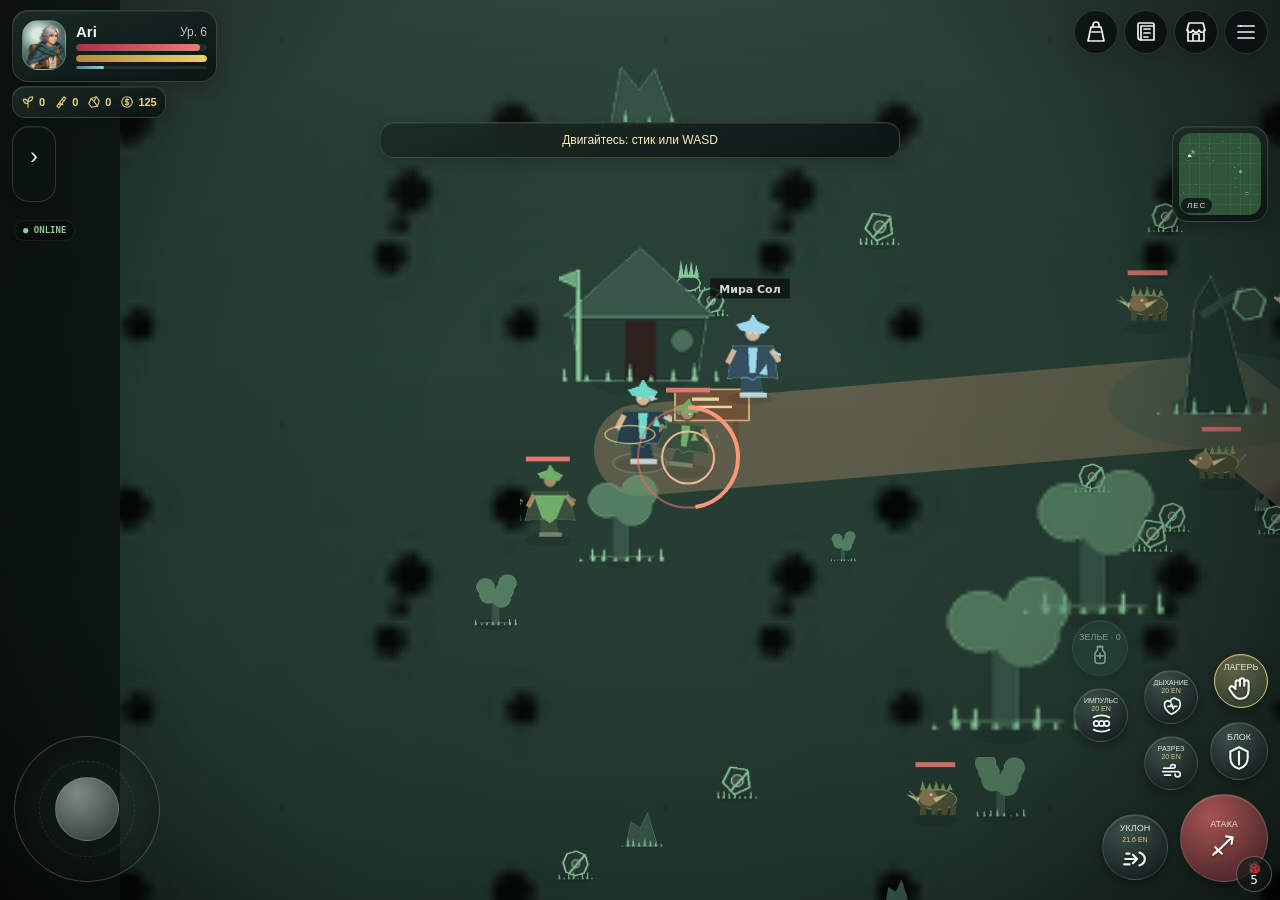
==== commit 99db67a3: "Add files via upload" ====
--- a/index.html
+++ b/index.html
@@ -8,9 +8,9 @@
 <meta name="apple-mobile-web-app-status-bar-style" content="black-translucent">
 <meta name="mobile-web-app-capable" content="yes">
 <meta name="theme-color" content="#101817">
-<title>Aethernfall v5.1.3</title>
-<link rel="manifest" href="manifest.json?v=5.1.3">
-<link rel="stylesheet" href="style.css?v=5.1.3">
+<title>Aethernfall v5.1.5</title>
+<link rel="manifest" href="manifest.json?v=5.1.5">
+<link rel="stylesheet" href="style.css?v=5.1.5">
 <link rel="apple-touch-icon" href="assets/icon-192.png">
 <link rel="icon" href="assets/icon-192.png">
 <meta name="apple-mobile-web-app-title" content="Aethernfall">
@@ -152,22 +152,22 @@
 </div>
 </div>
 </div>
-<script src="debug-overlay.js?v=5.1.3" defer></script>
-<script src="physics.js?v=5.1.3" defer></script>
-<script src="assets.js?v=5.1.3" defer></script>
-<script src="art.js?v=5.1.3" defer></script>
-<script src="audio.js?v=5.1.3" defer></script>
-<script src="persistence.js?v=5.1.3" defer></script>
-<script src="quests.js?v=5.1.3" defer></script>
-<script src="combat.js?v=5.1.3" defer></script>
-<script src="builds.js?v=5.1.3" defer></script>
-<script src="world.js?v=5.1.3" defer></script>
-<script src="zone-visuals.js?v=5.1.3" defer></script>
-<script src="arenas.js?v=5.1.3" defer></script>
-<script src="story.js?v=5.1.3" defer></script>
-<script src="ui-icons.js?v=5.1.3" defer></script>
-<script src="vfx.js?v=5.1.3" defer></script>
-<script src="game.js?v=5.1.3" defer>
+<script src="debug-overlay.js?v=5.1.5" defer></script>
+<script src="physics.js?v=5.1.5" defer></script>
+<script src="assets.js?v=5.1.5" defer></script>
+<script src="art.js?v=5.1.5" defer></script>
+<script src="audio.js?v=5.1.5" defer></script>
+<script src="persistence.js?v=5.1.5" defer></script>
+<script src="quests.js?v=5.1.5" defer></script>
+<script src="combat.js?v=5.1.5" defer></script>
+<script src="builds.js?v=5.1.5" defer></script>
+<script src="world.js?v=5.1.5" defer></script>
+<script src="zone-visuals.js?v=5.1.5" defer></script>
+<script src="arenas.js?v=5.1.5" defer></script>
+<script src="story.js?v=5.1.5" defer></script>
+<script src="ui-icons.js?v=5.1.5" defer></script>
+<script src="vfx.js?v=5.1.5" defer></script>
+<script src="game.js?v=5.1.5" defer>
 </script>
 <div id="perfMonitor" class="perfMonitor hidden" aria-live="polite">
   <div>
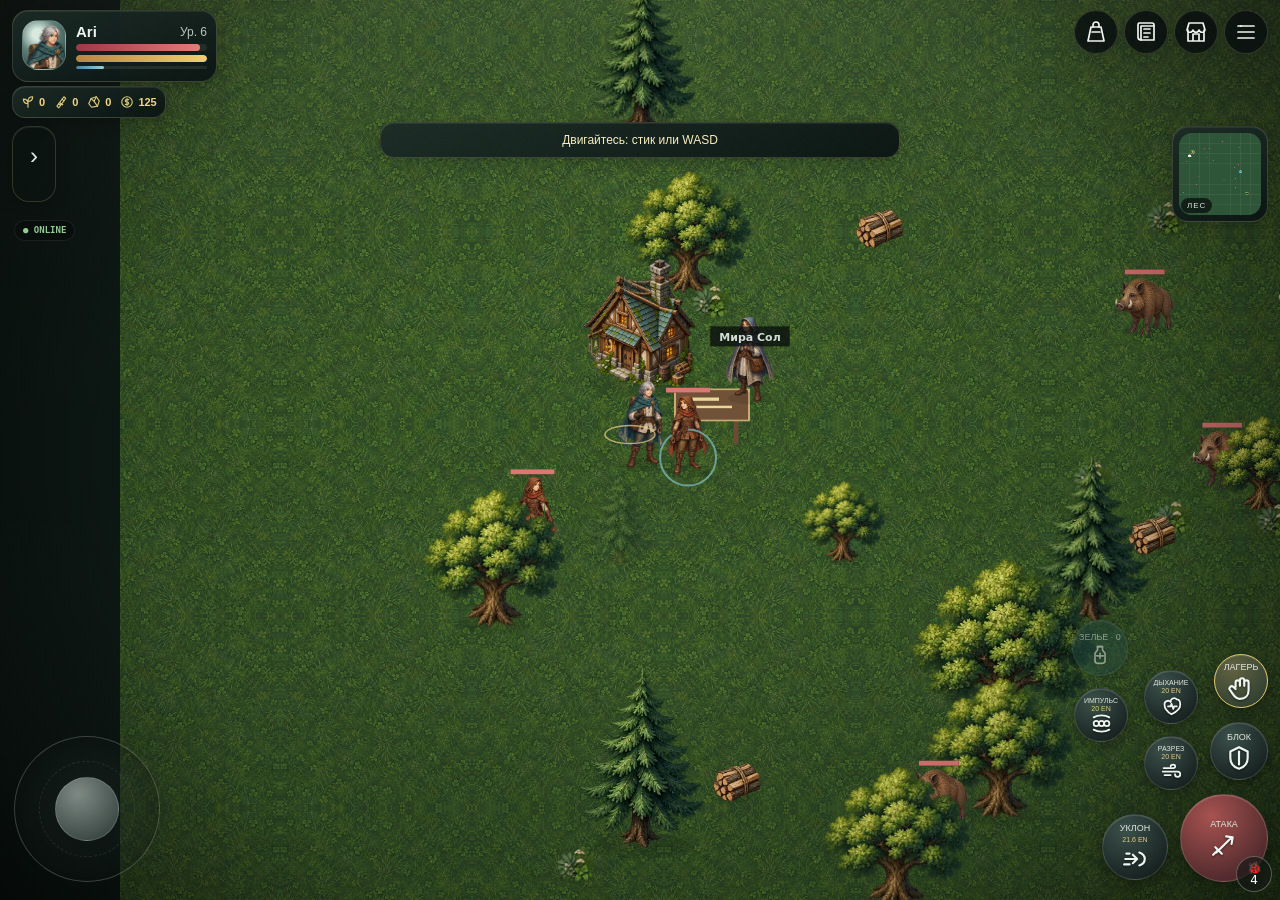
==== commit 04136436: "Add files via upload" ====
--- a/index.html
+++ b/index.html
@@ -8,9 +8,9 @@
 <meta name="apple-mobile-web-app-status-bar-style" content="black-translucent">
 <meta name="mobile-web-app-capable" content="yes">
 <meta name="theme-color" content="#101817">
-<title>Aethernfall v5.1.5</title>
-<link rel="manifest" href="manifest.json?v=5.1.5">
-<link rel="stylesheet" href="style.css?v=5.1.5">
+<title>Aethernfall v5.1.6</title>
+<link rel="manifest" href="manifest.json?v=5.1.6">
+<link rel="stylesheet" href="style.css?v=5.1.6">
 <link rel="apple-touch-icon" href="assets/icon-192.png">
 <link rel="icon" href="assets/icon-192.png">
 <meta name="apple-mobile-web-app-title" content="Aethernfall">
@@ -152,22 +152,22 @@
 </div>
 </div>
 </div>
-<script src="debug-overlay.js?v=5.1.5" defer></script>
-<script src="physics.js?v=5.1.5" defer></script>
-<script src="assets.js?v=5.1.5" defer></script>
-<script src="art.js?v=5.1.5" defer></script>
-<script src="audio.js?v=5.1.5" defer></script>
-<script src="persistence.js?v=5.1.5" defer></script>
-<script src="quests.js?v=5.1.5" defer></script>
-<script src="combat.js?v=5.1.5" defer></script>
-<script src="builds.js?v=5.1.5" defer></script>
-<script src="world.js?v=5.1.5" defer></script>
-<script src="zone-visuals.js?v=5.1.5" defer></script>
-<script src="arenas.js?v=5.1.5" defer></script>
-<script src="story.js?v=5.1.5" defer></script>
-<script src="ui-icons.js?v=5.1.5" defer></script>
-<script src="vfx.js?v=5.1.5" defer></script>
-<script src="game.js?v=5.1.5" defer>
+<script src="debug-overlay.js?v=5.1.6" defer></script>
+<script src="physics.js?v=5.1.6" defer></script>
+<script src="assets.js?v=5.1.6" defer></script>
+<script src="art.js?v=5.1.6" defer></script>
+<script src="audio.js?v=5.1.6" defer></script>
+<script src="persistence.js?v=5.1.6" defer></script>
+<script src="quests.js?v=5.1.6" defer></script>
+<script src="combat.js?v=5.1.6" defer></script>
+<script src="builds.js?v=5.1.6" defer></script>
+<script src="world.js?v=5.1.6" defer></script>
+<script src="zone-visuals.js?v=5.1.6" defer></script>
+<script src="arenas.js?v=5.1.6" defer></script>
+<script src="story.js?v=5.1.6" defer></script>
+<script src="ui-icons.js?v=5.1.6" defer></script>
+<script src="vfx.js?v=5.1.6" defer></script>
+<script src="game.js?v=5.1.6" defer>
 </script>
 <div id="perfMonitor" class="perfMonitor hidden" aria-live="polite">
   <div>
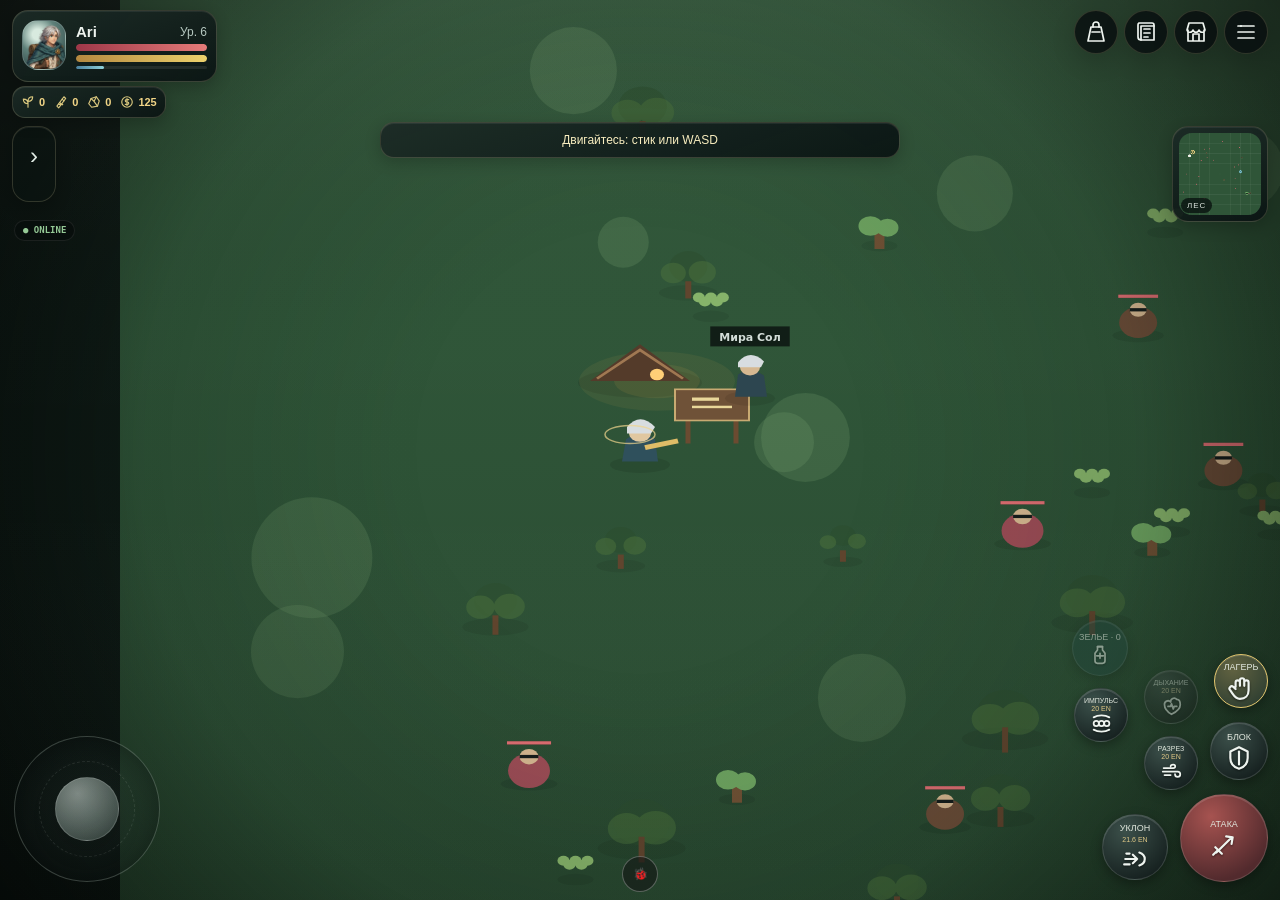
==== commit fc0f6768: "Add files via upload" ====
--- a/index.html
+++ b/index.html
@@ -8,9 +8,9 @@
 <meta name="apple-mobile-web-app-status-bar-style" content="black-translucent">
 <meta name="mobile-web-app-capable" content="yes">
 <meta name="theme-color" content="#101817">
-<title>Aethernfall v5.1.6</title>
-<link rel="manifest" href="manifest.json?v=5.1.6">
-<link rel="stylesheet" href="style.css?v=5.1.6">
+<title>Aethernfall v5.1.9</title>
+<link rel="manifest" href="manifest.json?v=5.1.9">
+<link rel="stylesheet" href="style.css?v=5.1.9">
 <link rel="apple-touch-icon" href="assets/icon-192.png">
 <link rel="icon" href="assets/icon-192.png">
 <meta name="apple-mobile-web-app-title" content="Aethernfall">
@@ -152,22 +152,22 @@
 </div>
 </div>
 </div>
-<script src="debug-overlay.js?v=5.1.6" defer></script>
-<script src="physics.js?v=5.1.6" defer></script>
-<script src="assets.js?v=5.1.6" defer></script>
-<script src="art.js?v=5.1.6" defer></script>
-<script src="audio.js?v=5.1.6" defer></script>
-<script src="persistence.js?v=5.1.6" defer></script>
-<script src="quests.js?v=5.1.6" defer></script>
-<script src="combat.js?v=5.1.6" defer></script>
-<script src="builds.js?v=5.1.6" defer></script>
-<script src="world.js?v=5.1.6" defer></script>
-<script src="zone-visuals.js?v=5.1.6" defer></script>
-<script src="arenas.js?v=5.1.6" defer></script>
-<script src="story.js?v=5.1.6" defer></script>
-<script src="ui-icons.js?v=5.1.6" defer></script>
-<script src="vfx.js?v=5.1.6" defer></script>
-<script src="game.js?v=5.1.6" defer>
+<script src="debug-overlay.js?v=5.1.9" defer></script>
+<script src="physics.js?v=5.1.9" defer></script>
+<script src="assets.js?v=5.1.9" defer></script>
+<script src="art.js?v=5.1.9" defer></script>
+<script src="audio.js?v=5.1.9" defer></script>
+<script src="persistence.js?v=5.1.9" defer></script>
+<script src="quests.js?v=5.1.9" defer></script>
+<script src="combat.js?v=5.1.9" defer></script>
+<script src="builds.js?v=5.1.9" defer></script>
+<script src="world.js?v=5.1.9" defer></script>
+<script src="zone-visuals.js?v=5.1.9" defer></script>
+<script src="arenas.js?v=5.1.9" defer></script>
+<script src="story.js?v=5.1.9" defer></script>
+<script src="ui-icons.js?v=5.1.9" defer></script>
+<script src="vfx.js?v=5.1.9" defer></script>
+<script src="game.js?v=5.1.9" defer>
 </script>
 <div id="perfMonitor" class="perfMonitor hidden" aria-live="polite">
   <div>
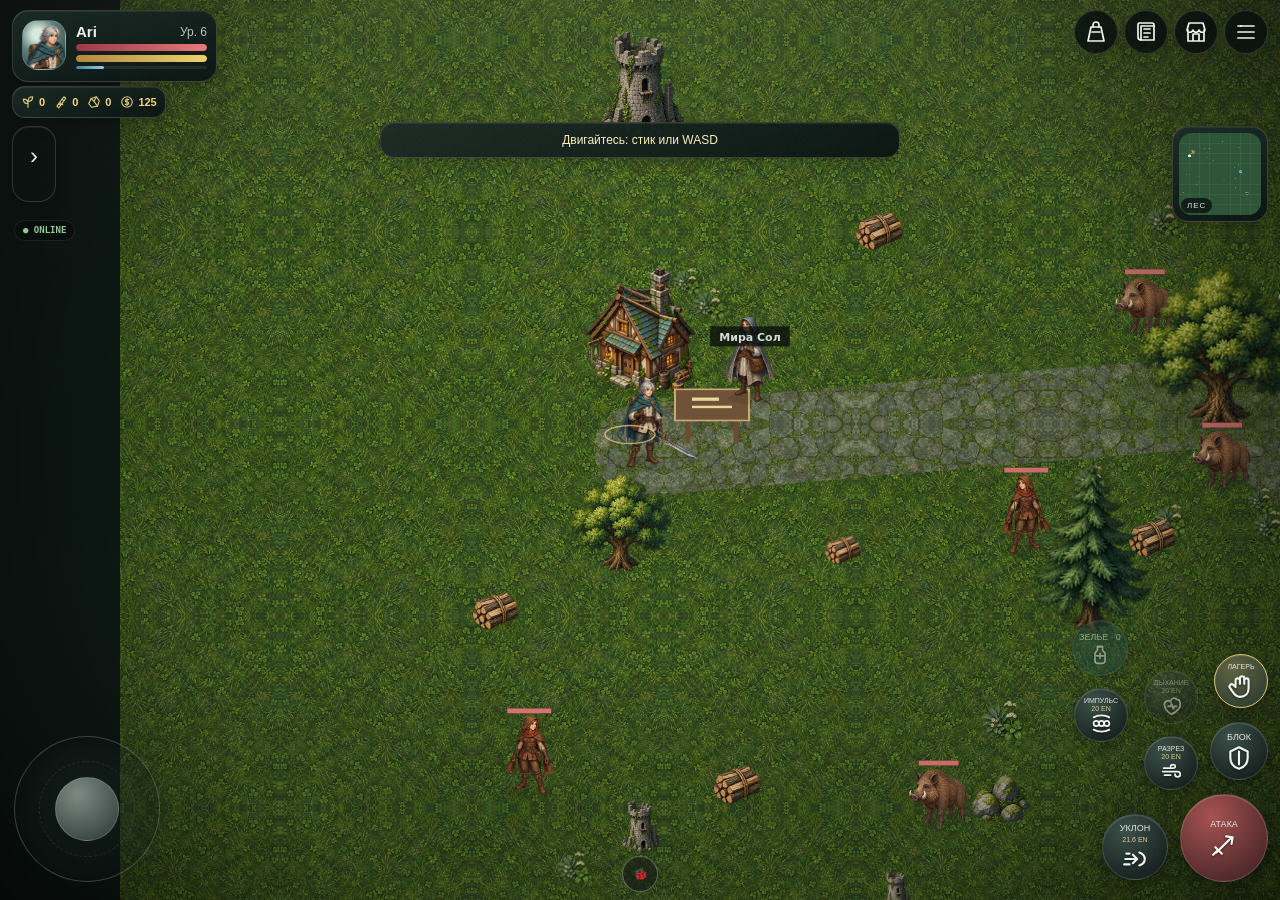
==== commit df2061b7: "Add files via upload" ====
--- a/index.html
+++ b/index.html
@@ -8,9 +8,9 @@
 <meta name="apple-mobile-web-app-status-bar-style" content="black-translucent">
 <meta name="mobile-web-app-capable" content="yes">
 <meta name="theme-color" content="#101817">
-<title>Aethernfall v5.1.9</title>
-<link rel="manifest" href="manifest.json?v=5.1.9">
-<link rel="stylesheet" href="style.css?v=5.1.9">
+<title>Aethernfall v5.1.10.1</title>
+<link rel="manifest" href="manifest.json?v=5.1.10.1">
+<link rel="stylesheet" href="style.css?v=5.1.10.1">
 <link rel="apple-touch-icon" href="assets/icon-192.png">
 <link rel="icon" href="assets/icon-192.png">
 <meta name="apple-mobile-web-app-title" content="Aethernfall">
@@ -152,22 +152,22 @@
 </div>
 </div>
 </div>
-<script src="debug-overlay.js?v=5.1.9" defer></script>
-<script src="physics.js?v=5.1.9" defer></script>
-<script src="assets.js?v=5.1.9" defer></script>
-<script src="art.js?v=5.1.9" defer></script>
-<script src="audio.js?v=5.1.9" defer></script>
-<script src="persistence.js?v=5.1.9" defer></script>
-<script src="quests.js?v=5.1.9" defer></script>
-<script src="combat.js?v=5.1.9" defer></script>
-<script src="builds.js?v=5.1.9" defer></script>
-<script src="world.js?v=5.1.9" defer></script>
-<script src="zone-visuals.js?v=5.1.9" defer></script>
-<script src="arenas.js?v=5.1.9" defer></script>
-<script src="story.js?v=5.1.9" defer></script>
-<script src="ui-icons.js?v=5.1.9" defer></script>
-<script src="vfx.js?v=5.1.9" defer></script>
-<script src="game.js?v=5.1.9" defer>
+<script src="debug-overlay.js?v=5.1.10.1" defer></script>
+<script src="physics.js?v=5.1.10.1" defer></script>
+<script src="assets.js?v=5.1.10.1" defer></script>
+<script src="art.js?v=5.1.10.1" defer></script>
+<script src="audio.js?v=5.1.10.1" defer></script>
+<script src="persistence.js?v=5.1.10.1" defer></script>
+<script src="quests.js?v=5.1.10.1" defer></script>
+<script src="combat.js?v=5.1.10.1" defer></script>
+<script src="builds.js?v=5.1.10.1" defer></script>
+<script src="world.js?v=5.1.10.1" defer></script>
+<script src="zone-visuals.js?v=5.1.10.1" defer></script>
+<script src="arenas.js?v=5.1.10.1" defer></script>
+<script src="story.js?v=5.1.10.1" defer></script>
+<script src="ui-icons.js?v=5.1.10.1" defer></script>
+<script src="vfx.js?v=5.1.10.1" defer></script>
+<script src="game.js?v=5.1.10.1" defer>
 </script>
 <div id="perfMonitor" class="perfMonitor hidden" aria-live="polite">
   <div>
--- a/style.css
+++ b/style.css
@@ -998,6 +998,7 @@
 }
 .action.skill { gap:1px; }
 .action.skill small { font-size:7px; max-width:48px; overflow:hidden; text-overflow:ellipsis; }
+.action.use small { font-size:7px; max-width:46px; overflow:hidden; text-overflow:ellipsis; white-space:nowrap; }
 body.left-handed .joystick { left:auto; right:calc(var(--right) + 14px); }
 body.left-handed .actions { right:auto; left:calc(var(--left) + 12px); }
 @media(max-width:390px) and (orientation:portrait) {
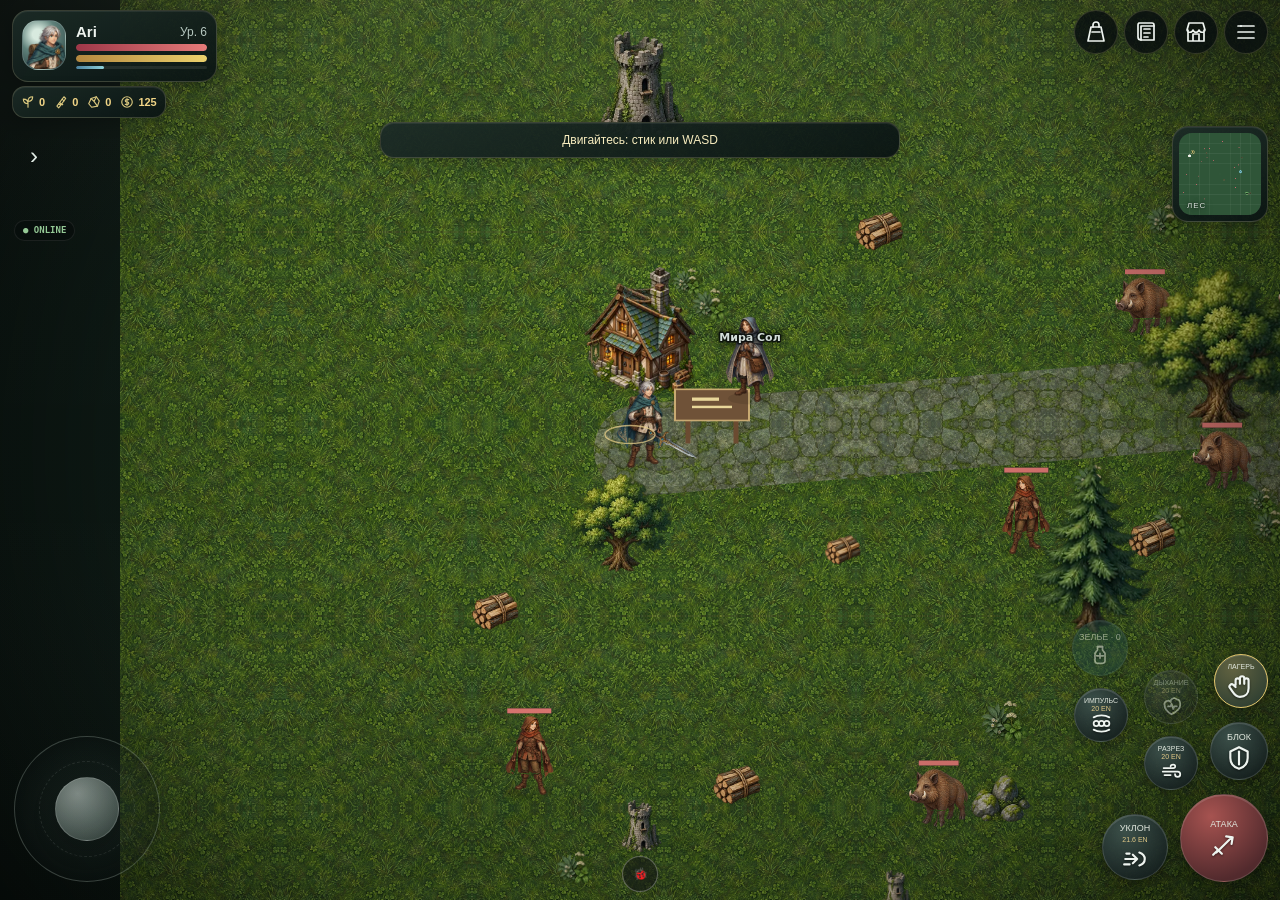
==== commit 3cfe4122: "Merge 5.1.10.2 UI hotfix (drop opaque plates from text overlays/labels) UI work from ChatGPT, based " ====
--- a/index.html
+++ b/index.html
@@ -8,9 +8,9 @@
 <meta name="apple-mobile-web-app-status-bar-style" content="black-translucent">
 <meta name="mobile-web-app-capable" content="yes">
 <meta name="theme-color" content="#101817">
-<title>Aethernfall v5.1.10.1</title>
-<link rel="manifest" href="manifest.json?v=5.1.10.1">
-<link rel="stylesheet" href="style.css?v=5.1.10.1">
+<title>Aethernfall v5.1.10.2</title>
+<link rel="manifest" href="manifest.json?v=5.1.10.2">
+<link rel="stylesheet" href="style.css?v=5.1.10.2">
 <link rel="apple-touch-icon" href="assets/icon-192.png">
 <link rel="icon" href="assets/icon-192.png">
 <meta name="apple-mobile-web-app-title" content="Aethernfall">
@@ -152,22 +152,22 @@
 </div>
 </div>
 </div>
-<script src="debug-overlay.js?v=5.1.10.1" defer></script>
-<script src="physics.js?v=5.1.10.1" defer></script>
-<script src="assets.js?v=5.1.10.1" defer></script>
-<script src="art.js?v=5.1.10.1" defer></script>
-<script src="audio.js?v=5.1.10.1" defer></script>
-<script src="persistence.js?v=5.1.10.1" defer></script>
-<script src="quests.js?v=5.1.10.1" defer></script>
-<script src="combat.js?v=5.1.10.1" defer></script>
-<script src="builds.js?v=5.1.10.1" defer></script>
-<script src="world.js?v=5.1.10.1" defer></script>
-<script src="zone-visuals.js?v=5.1.10.1" defer></script>
-<script src="arenas.js?v=5.1.10.1" defer></script>
-<script src="story.js?v=5.1.10.1" defer></script>
-<script src="ui-icons.js?v=5.1.10.1" defer></script>
-<script src="vfx.js?v=5.1.10.1" defer></script>
-<script src="game.js?v=5.1.10.1" defer>
+<script src="debug-overlay.js?v=5.1.10.2" defer></script>
+<script src="physics.js?v=5.1.10.2" defer></script>
+<script src="assets.js?v=5.1.10.2" defer></script>
+<script src="art.js?v=5.1.10.2" defer></script>
+<script src="audio.js?v=5.1.10.2" defer></script>
+<script src="persistence.js?v=5.1.10.2" defer></script>
+<script src="quests.js?v=5.1.10.2" defer></script>
+<script src="combat.js?v=5.1.10.2" defer></script>
+<script src="builds.js?v=5.1.10.2" defer></script>
+<script src="world.js?v=5.1.10.2" defer></script>
+<script src="zone-visuals.js?v=5.1.10.2" defer></script>
+<script src="arenas.js?v=5.1.10.2" defer></script>
+<script src="story.js?v=5.1.10.2" defer></script>
+<script src="ui-icons.js?v=5.1.10.2" defer></script>
+<script src="vfx.js?v=5.1.10.2" defer></script>
+<script src="game.js?v=5.1.10.2" defer>
 </script>
 <div id="perfMonitor" class="perfMonitor hidden" aria-live="polite">
   <div>
--- a/style.css
+++ b/style.css
@@ -1198,3 +1198,38 @@
   .buildSummary { grid-template-columns:1fr; }
   .buildStatRow { align-items:flex-start; }
 }
+
+
+/* 5.1.10.2 UI readability pass: remove bulky dark text blocks from overlays and labels. */
+.zonePanel,
+#questTracker,
+#zoneBadge,
+#toast,
+.lootTicker {
+  background: transparent !important;
+  border: none !important;
+  box-shadow: none !important;
+  backdrop-filter: none !important;
+  -webkit-backdrop-filter: none !important;
+}
+#questTracker {
+  padding-left: 0 !important;
+  padding-right: 0 !important;
+}
+#zoneText,
+#objectiveText,
+#questTitle,
+#questProgress,
+#zoneBadge,
+#toast,
+.lootTicker {
+  text-shadow: 0 2px 8px rgba(0,0,0,.72), 0 0 2px rgba(0,0,0,.75);
+}
+#toast {
+  padding: 0 !important;
+  max-width: min(92vw, 360px);
+}
+.lootTicker {
+  padding: 0 !important;
+  max-width: min(92vw, 360px);
+}
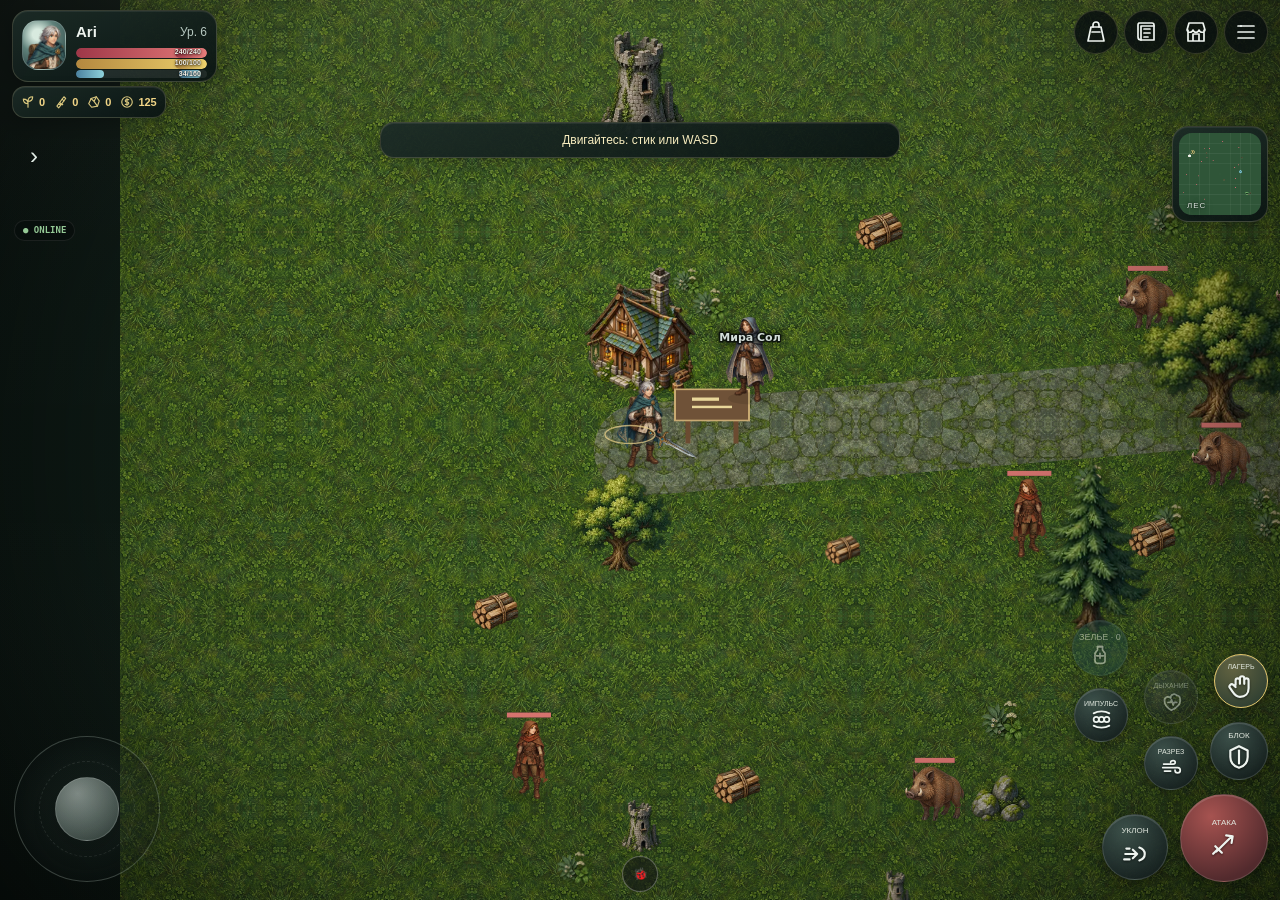
==== commit 83f17d7c: "Merge 5.1.10.3 + 5.1.10.4 (HUD numbers, shorter labels, no action cost text) UI/gameplay-presentatio" ====
--- a/index.html
+++ b/index.html
@@ -8,9 +8,9 @@
 <meta name="apple-mobile-web-app-status-bar-style" content="black-translucent">
 <meta name="mobile-web-app-capable" content="yes">
 <meta name="theme-color" content="#101817">
-<title>Aethernfall v5.1.10.2</title>
-<link rel="manifest" href="manifest.json?v=5.1.10.2">
-<link rel="stylesheet" href="style.css?v=5.1.10.2">
+<title>Aethernfall v5.1.10.4</title>
+<link rel="manifest" href="manifest.json?v=5.1.10.4">
+<link rel="stylesheet" href="style.css?v=5.1.10.4">
 <link rel="apple-touch-icon" href="assets/icon-192.png">
 <link rel="icon" href="assets/icon-192.png">
 <meta name="apple-mobile-web-app-title" content="Aethernfall">
@@ -31,16 +31,16 @@
 <span id="levelText">Ур. 6</span>
 </div>
 <div class="bar hp" role="progressbar" aria-label="Здоровье" aria-valuemin="0" aria-valuemax="100" aria-valuenow="100">
-<span id="hpFill">
-</span>
+<span id="hpFill"></span>
+<span class="barValue" id="hpValue">240/240</span>
 </div>
 <div class="bar stamina" role="progressbar" aria-label="Выносливость" aria-valuemin="0" aria-valuemax="100" aria-valuenow="100">
-<span id="staminaFill">
-</span>
+<span id="staminaFill"></span>
+<span class="barValue" id="staminaValue">100/100</span>
 </div>
 <div class="bar xp" role="progressbar" aria-label="Опыт" aria-valuemin="0" aria-valuemax="100" aria-valuenow="0">
-<span id="xpFill">
-</span>
+<span id="xpFill"></span>
+<span class="barValue" id="xpValue">0/100</span>
 </div>
 </div>
 </section>
@@ -101,15 +101,15 @@
 <span class="actionIcon" data-ui-icon="actions:interact"><span class="uiIconFallback">Действие</span></span>
 </button>
 <button id="skill1Btn" class="action skill" data-act="skill1" data-ui-icon-button aria-label="Разрез ветра">
-<small>РАЗРЕЗ</small><span class="actionMeta" id="skill1Meta">20 EN</span>
+<small>РАЗРЕЗ</small>
 <span class="actionIcon" data-ui-icon="actions:wind-slash"><span class="uiIconFallback">Разрез</span></span>
 </button>
 <button id="skill2Btn" class="action skill" data-act="skill2" data-ui-icon-button aria-label="Тройной импульс">
-<small>ИМПУЛЬС</small><span class="actionMeta" id="skill2Meta">20 EN</span>
+<small>ИМПУЛЬС</small>
 <span class="actionIcon" data-ui-icon="actions:triple-pulse"><span class="uiIconFallback">Импульс</span></span>
 </button>
 <button id="skill3Btn" class="action skill" data-act="skill3" data-ui-icon-button aria-label="Второе дыхание">
-<small>ДЫХАНИЕ</small><span class="actionMeta" id="skill3Meta">20 EN</span>
+<small>ДЫХАНИЕ</small><span class="actionMeta" id="skill3Meta"></span>
 <span class="actionIcon" data-ui-icon="actions:second-wind"><span class="uiIconFallback">Дыхание</span></span>
 </button>
 <button id="blockBtn" class="action block" data-act="block" data-ui-icon-button aria-label="Блок и парирование">
@@ -117,7 +117,7 @@
 <span class="actionIcon" data-ui-icon="actions:block"><span class="uiIconFallback">Блок</span></span>
 </button>
 <button id="dodgeBtn" class="action dodge" data-act="dodge" data-ui-icon-button aria-label="Уклонение">
-<small>УКЛОН</small><span class="actionMeta" id="dodgeMeta">24 EN</span>
+<small>УКЛОН</small><span class="actionMeta" id="dodgeMeta"></span>
 <span class="actionIcon" data-ui-icon="actions:dodge"><span class="uiIconFallback">Уклон</span></span>
 </button>
 <button id="attackBtn" class="action attack" data-act="attack" data-ui-icon-button aria-label="Атака">
@@ -152,22 +152,22 @@
 </div>
 </div>
 </div>
-<script src="debug-overlay.js?v=5.1.10.2" defer></script>
-<script src="physics.js?v=5.1.10.2" defer></script>
-<script src="assets.js?v=5.1.10.2" defer></script>
-<script src="art.js?v=5.1.10.2" defer></script>
-<script src="audio.js?v=5.1.10.2" defer></script>
-<script src="persistence.js?v=5.1.10.2" defer></script>
-<script src="quests.js?v=5.1.10.2" defer></script>
-<script src="combat.js?v=5.1.10.2" defer></script>
-<script src="builds.js?v=5.1.10.2" defer></script>
-<script src="world.js?v=5.1.10.2" defer></script>
-<script src="zone-visuals.js?v=5.1.10.2" defer></script>
-<script src="arenas.js?v=5.1.10.2" defer></script>
-<script src="story.js?v=5.1.10.2" defer></script>
-<script src="ui-icons.js?v=5.1.10.2" defer></script>
-<script src="vfx.js?v=5.1.10.2" defer></script>
-<script src="game.js?v=5.1.10.2" defer>
+<script src="debug-overlay.js?v=5.1.10.4" defer></script>
+<script src="physics.js?v=5.1.10.4" defer></script>
+<script src="assets.js?v=5.1.10.4" defer></script>
+<script src="art.js?v=5.1.10.4" defer></script>
+<script src="audio.js?v=5.1.10.4" defer></script>
+<script src="persistence.js?v=5.1.10.4" defer></script>
+<script src="quests.js?v=5.1.10.4" defer></script>
+<script src="combat.js?v=5.1.10.4" defer></script>
+<script src="builds.js?v=5.1.10.4" defer></script>
+<script src="world.js?v=5.1.10.4" defer></script>
+<script src="zone-visuals.js?v=5.1.10.4" defer></script>
+<script src="arenas.js?v=5.1.10.4" defer></script>
+<script src="story.js?v=5.1.10.4" defer></script>
+<script src="ui-icons.js?v=5.1.10.4" defer></script>
+<script src="vfx.js?v=5.1.10.4" defer></script>
+<script src="game.js?v=5.1.10.4" defer>
 </script>
 <div id="perfMonitor" class="perfMonitor hidden" aria-live="polite">
   <div>
--- a/style.css
+++ b/style.css
@@ -1233,3 +1233,96 @@
   padding: 0 !important;
   max-width: min(92vw, 360px);
 }
+
+
+/* 5.1.10.3 HUD and menu readability pass */
+.heroPanel .bar {
+  position: relative;
+  height: 10px !important;
+  margin: 4px 0 6px;
+}
+.heroPanel .bar.xp {
+  height: 8px !important;
+}
+.heroPanel .bar .barValue {
+  position: absolute;
+  right: 6px;
+  top: 50%;
+  transform: translateY(-50%);
+  z-index: 2;
+  font-size: 7px;
+  line-height: 1;
+  font-weight: 800;
+  letter-spacing: .02em;
+  color: #f7f4ea;
+  text-shadow: 0 1px 3px rgba(0,0,0,.9), 0 0 1px rgba(0,0,0,.9);
+  pointer-events: none;
+  font-variant-numeric: tabular-nums;
+}
+.settingsTabs button,
+.seg button,
+.devicePresets .btn,
+.modalBody .btn {
+  white-space: normal;
+  overflow-wrap: anywhere;
+  word-break: break-word;
+  line-height: 1.15;
+}
+.settingsTabs button {
+  min-height: 48px;
+  padding: 8px 10px;
+}
+.settingsTabs button .uiIconButtonContent,
+.settingsTabs button .uiIcon,
+.settingsTabs button [data-ui-icon] {
+  display: inline-flex;
+  align-items: center;
+  justify-content: center;
+  gap: 6px;
+  width: 100%;
+}
+.settingsTabs button .uiIconLabel,
+.settingsTabs button .uiIconFallback {
+  white-space: normal;
+  line-height: 1.1;
+}
+.seg {
+  gap: 6px;
+}
+.seg button {
+  min-height: 56px;
+  padding: 10px 8px;
+  font-size: 10px;
+}
+#qualitySeg {
+  grid-template-columns: repeat(3, minmax(0, 1fr));
+}
+#fpsSeg {
+  grid-template-columns: repeat(2, minmax(0, 1fr));
+}
+.action small {
+  max-width: 92%;
+  text-align: center;
+  line-height: 1.02;
+  white-space: normal;
+  overflow-wrap: anywhere;
+  font-size: 8px;
+}
+.actionMeta {
+  font-size: 8px;
+}
+#actionUse small {
+  font-size: 7px;
+}
+#questProgress.objectiveCounter,
+#objectiveText.objectiveCounter {
+  display: inline-flex;
+  align-items: center;
+  width: fit-content;
+  max-width: 100%;
+  padding: 3px 8px;
+  border-radius: 999px;
+  background: rgba(8, 18, 16, .22);
+  border: 1px solid rgba(255, 255, 255, .06);
+  box-shadow: inset 0 1px 0 rgba(255,255,255,.04);
+}
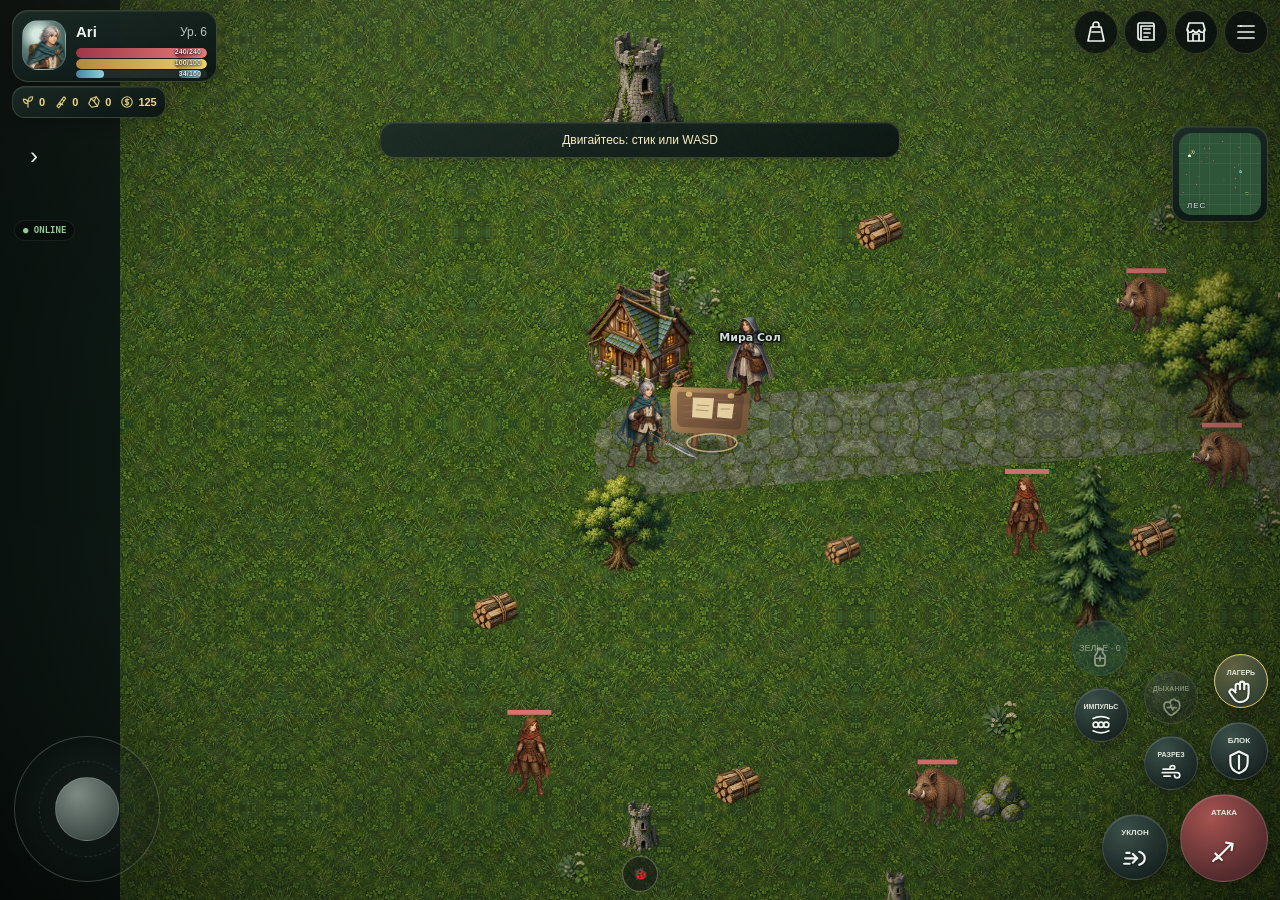
==== commit f6a4ab85: "Merge 5.1.10.5 (camp board fix, marksman aim line/mob recovery ring removed) Visual/UI hotfix from C" ====
--- a/index.html
+++ b/index.html
@@ -8,9 +8,9 @@
 <meta name="apple-mobile-web-app-status-bar-style" content="black-translucent">
 <meta name="mobile-web-app-capable" content="yes">
 <meta name="theme-color" content="#101817">
-<title>Aethernfall v5.1.10.4</title>
-<link rel="manifest" href="manifest.json?v=5.1.10.4">
-<link rel="stylesheet" href="style.css?v=5.1.10.4">
+<title>Aethernfall v5.1.10.5</title>
+<link rel="manifest" href="manifest.json?v=5.1.10.5">
+<link rel="stylesheet" href="style.css?v=5.1.10.5">
 <link rel="apple-touch-icon" href="assets/icon-192.png">
 <link rel="icon" href="assets/icon-192.png">
 <meta name="apple-mobile-web-app-title" content="Aethernfall">
@@ -152,22 +152,22 @@
 </div>
 </div>
 </div>
-<script src="debug-overlay.js?v=5.1.10.4" defer></script>
-<script src="physics.js?v=5.1.10.4" defer></script>
-<script src="assets.js?v=5.1.10.4" defer></script>
-<script src="art.js?v=5.1.10.4" defer></script>
-<script src="audio.js?v=5.1.10.4" defer></script>
-<script src="persistence.js?v=5.1.10.4" defer></script>
-<script src="quests.js?v=5.1.10.4" defer></script>
-<script src="combat.js?v=5.1.10.4" defer></script>
-<script src="builds.js?v=5.1.10.4" defer></script>
-<script src="world.js?v=5.1.10.4" defer></script>
-<script src="zone-visuals.js?v=5.1.10.4" defer></script>
-<script src="arenas.js?v=5.1.10.4" defer></script>
-<script src="story.js?v=5.1.10.4" defer></script>
-<script src="ui-icons.js?v=5.1.10.4" defer></script>
-<script src="vfx.js?v=5.1.10.4" defer></script>
-<script src="game.js?v=5.1.10.4" defer>
+<script src="debug-overlay.js?v=5.1.10.5" defer></script>
+<script src="physics.js?v=5.1.10.5" defer></script>
+<script src="assets.js?v=5.1.10.5" defer></script>
+<script src="art.js?v=5.1.10.5" defer></script>
+<script src="audio.js?v=5.1.10.5" defer></script>
+<script src="persistence.js?v=5.1.10.5" defer></script>
+<script src="quests.js?v=5.1.10.5" defer></script>
+<script src="combat.js?v=5.1.10.5" defer></script>
+<script src="builds.js?v=5.1.10.5" defer></script>
+<script src="world.js?v=5.1.10.5" defer></script>
+<script src="zone-visuals.js?v=5.1.10.5" defer></script>
+<script src="arenas.js?v=5.1.10.5" defer></script>
+<script src="story.js?v=5.1.10.5" defer></script>
+<script src="ui-icons.js?v=5.1.10.5" defer></script>
+<script src="vfx.js?v=5.1.10.5" defer></script>
+<script src="game.js?v=5.1.10.5" defer>
 </script>
 <div id="perfMonitor" class="perfMonitor hidden" aria-live="polite">
   <div>
--- a/style.css
+++ b/style.css
@@ -1326,3 +1326,95 @@
   border: 1px solid rgba(255, 255, 255, .06);
   box-shadow: inset 0 1px 0 rgba(255,255,255,.04);
 }
+
+
+/* 5.1.10.5 visual polish: cleaner board marker, menu labels and control labels */
+.settingsTabs {
+  gap: 8px;
+}
+.settingsTabs button {
+  min-height: 58px;
+  padding: 8px 6px;
+  text-align: center;
+}
+.settingsTabs button .uiIconButtonContent,
+.settingsTabs button [data-ui-icon] {
+  flex-direction: column;
+  gap: 4px;
+}
+.settingsTabs button .uiIconLabel,
+.settingsTabs button .uiIconFallback {
+  display: block;
+  font-size: 10px;
+  line-height: 1.08;
+  text-align: center;
+}
+.settingsTabs .uiIcon {
+  width: 18px;
+  height: 18px;
+}
+.seg button,
+.modalBody .btn,
+.devicePresets .btn {
+  display: flex;
+  align-items: center;
+  justify-content: center;
+  text-align: center;
+}
+#qualitySeg button,
+#fpsSeg button {
+  min-height: 52px;
+  line-height: 1.1;
+}
+.action {
+  text-align: center;
+}
+.action .actionIcon {
+  position: absolute;
+  left: 50%;
+  top: 55%;
+  transform: translate(-50%, -18%);
+}
+.attack .actionIcon {
+  top: 56%;
+}
+.use .actionIcon {
+  top: 54%;
+}
+.action small {
+  position: absolute;
+  top: 10px;
+  left: 50%;
+  transform: translateX(-50%);
+  width: 78%;
+  min-height: 16px;
+  display: flex;
+  align-items: center;
+  justify-content: center;
+  text-align: center;
+  margin: 0;
+  font-size: 8px;
+  line-height: 1.05;
+  font-weight: 700;
+}
+.action.skill small,
+.action.use small,
+.action.attack small,
+.action.block small,
+.action.dodge small {
+  max-width: 78%;
+  overflow: visible;
+  text-overflow: clip;
+  white-space: normal;
+}
+.actionMeta {
+  position: absolute;
+  left: 50%;
+  bottom: 9px;
+  transform: translateX(-50%);
+  min-width: 18px;
+  text-align: center;
+}
+.action .uiIconFallback {
+  max-width: 48px;
+}
